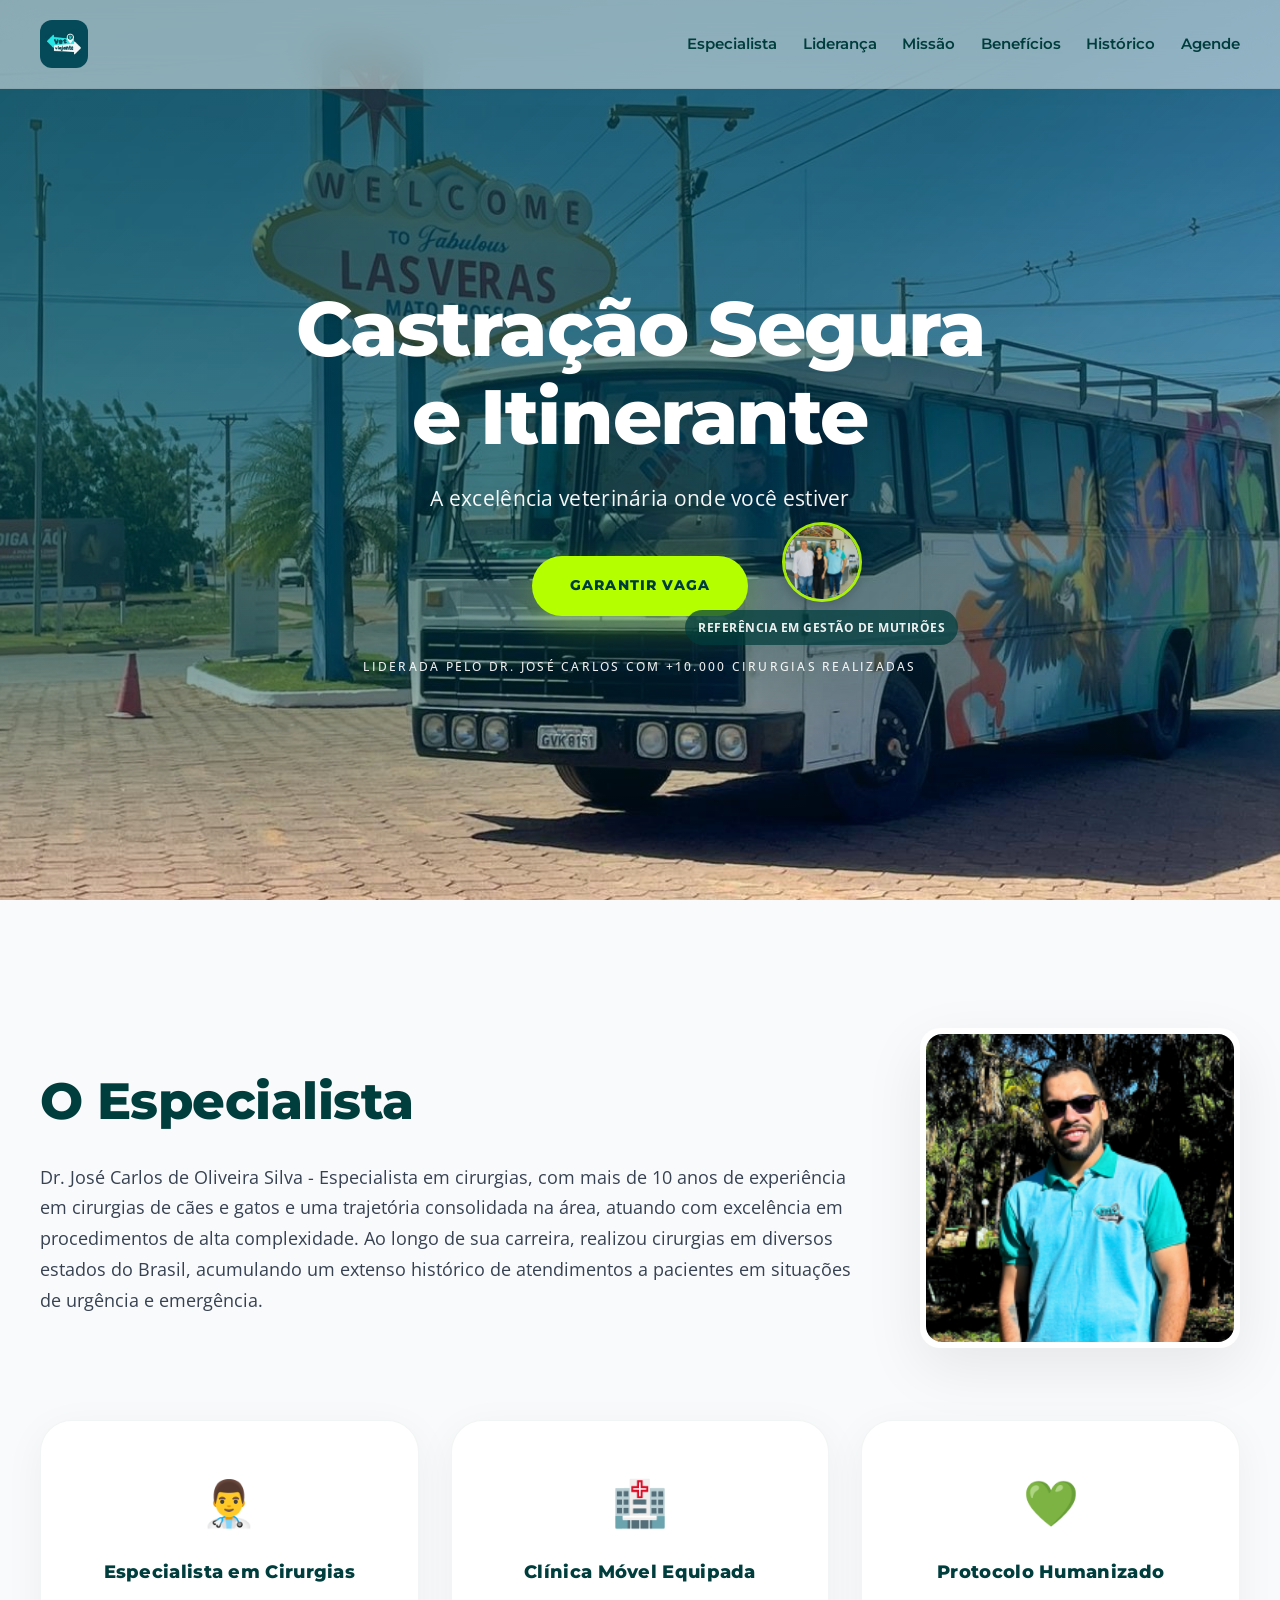
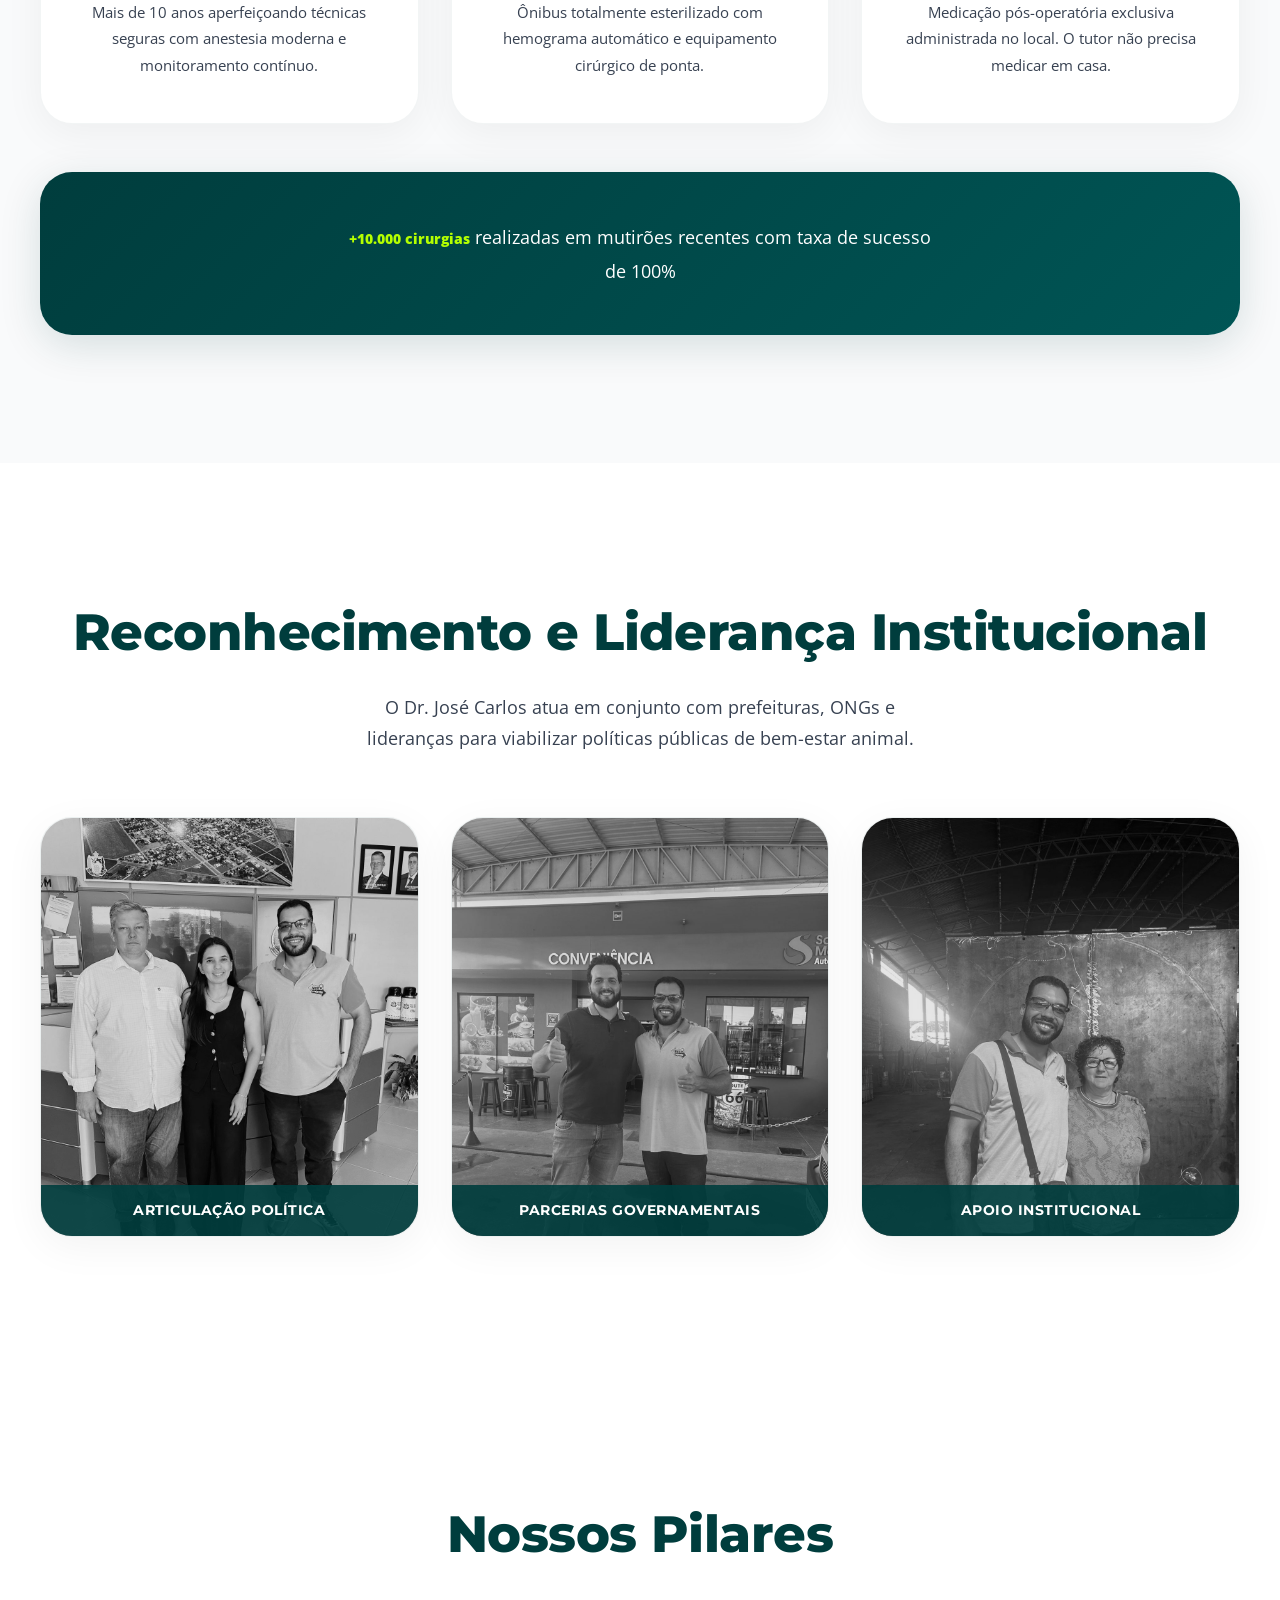
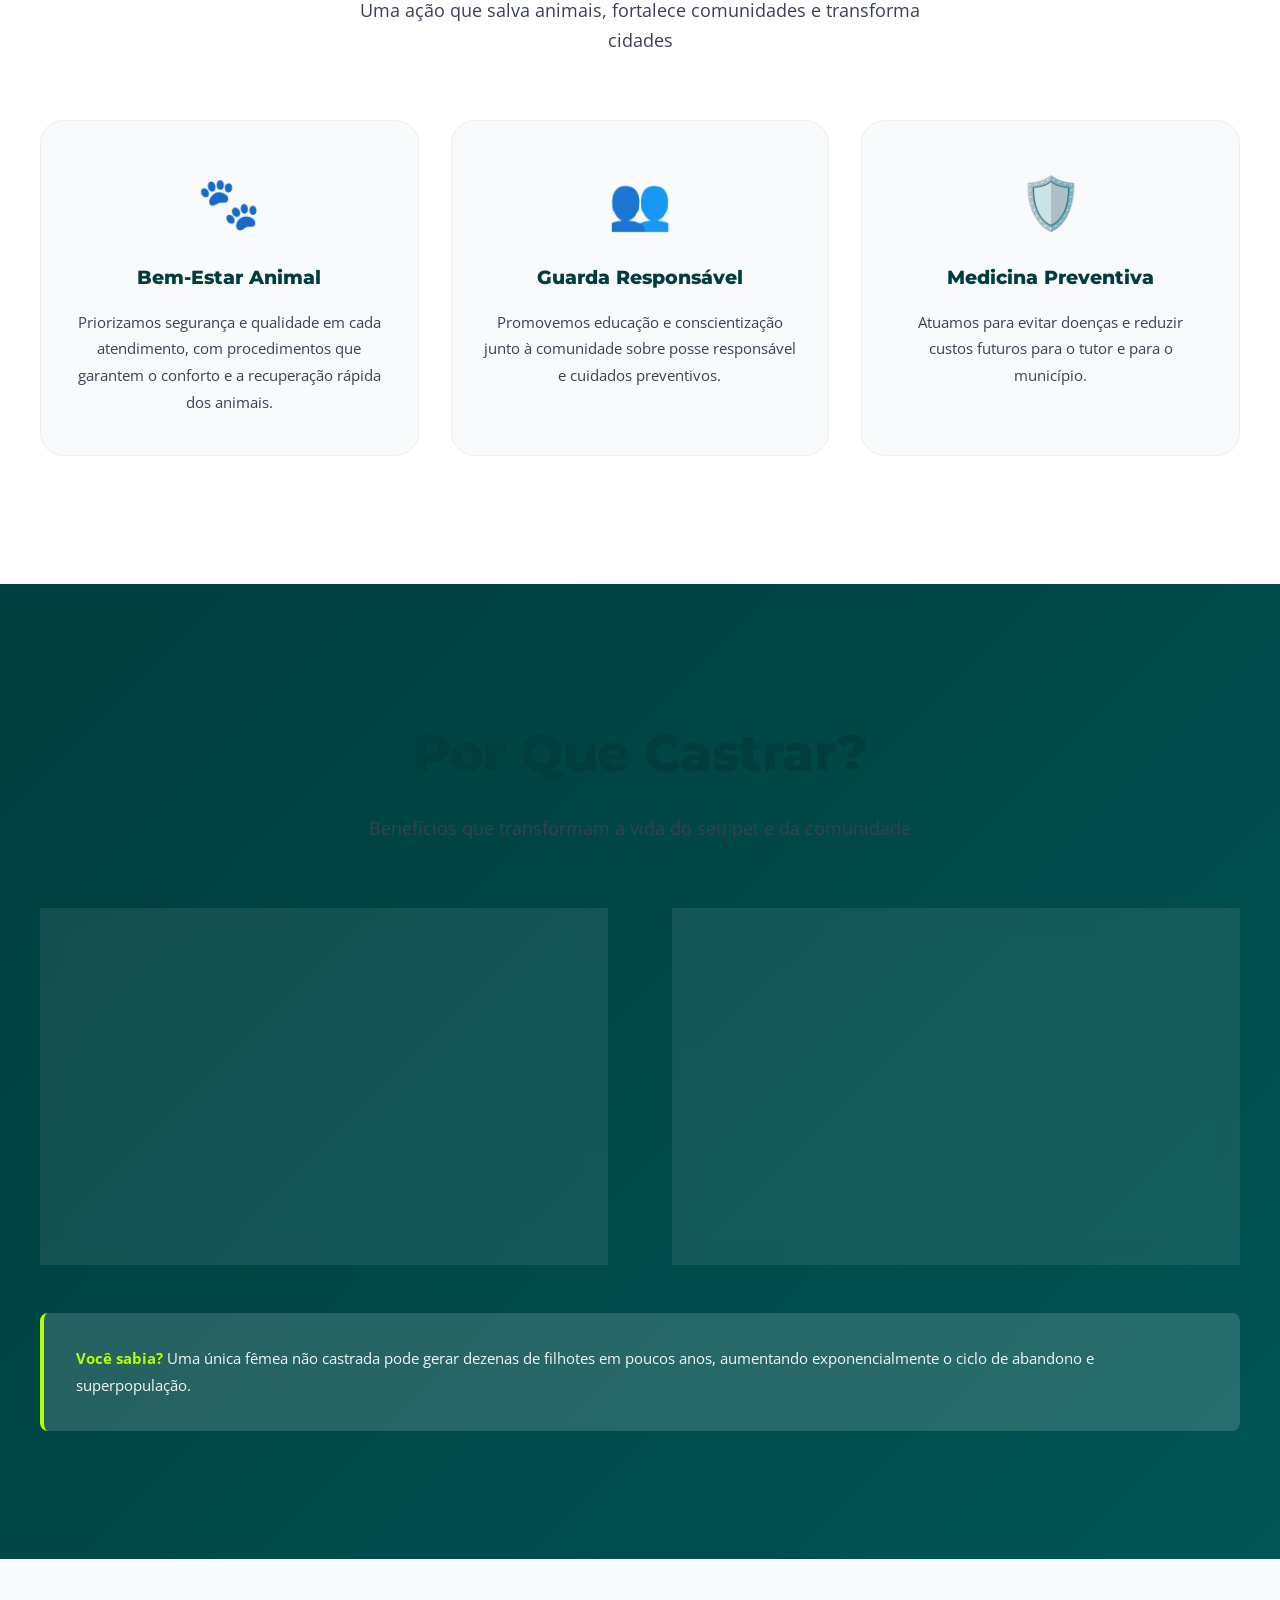
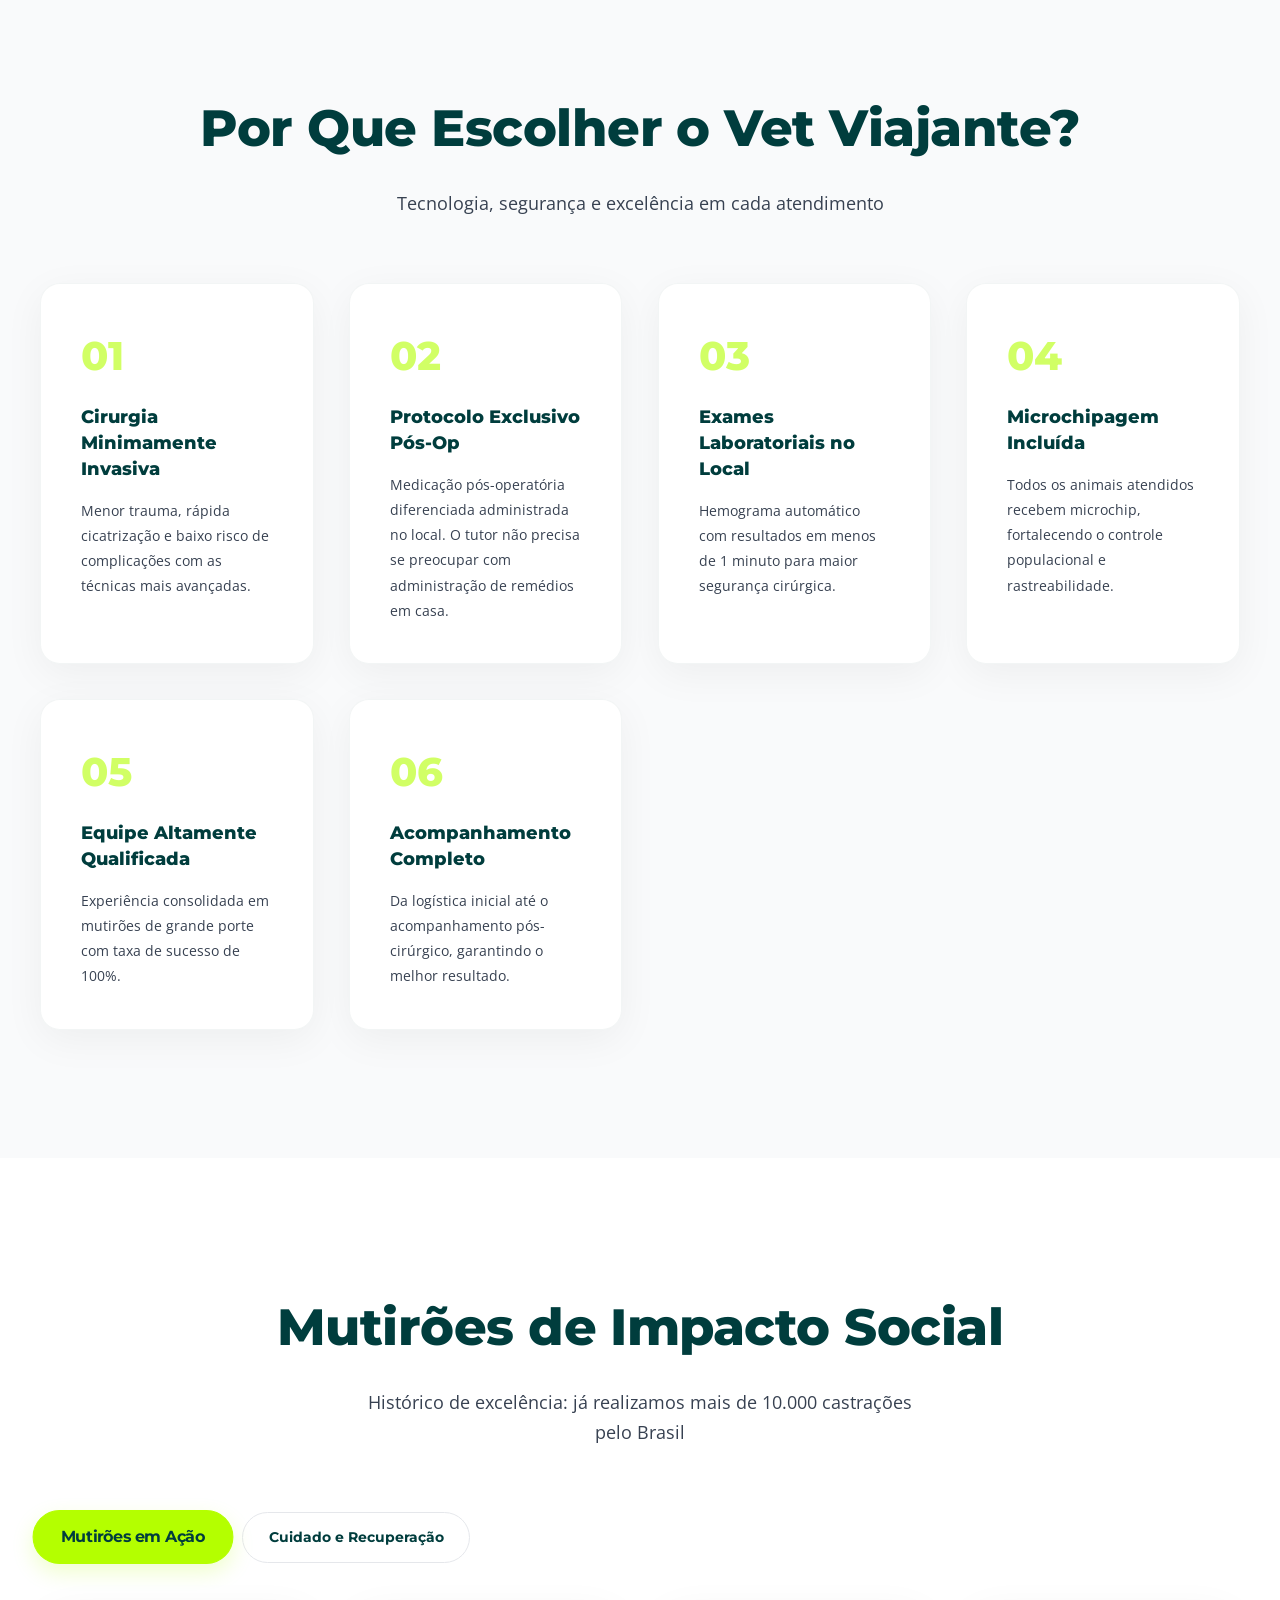
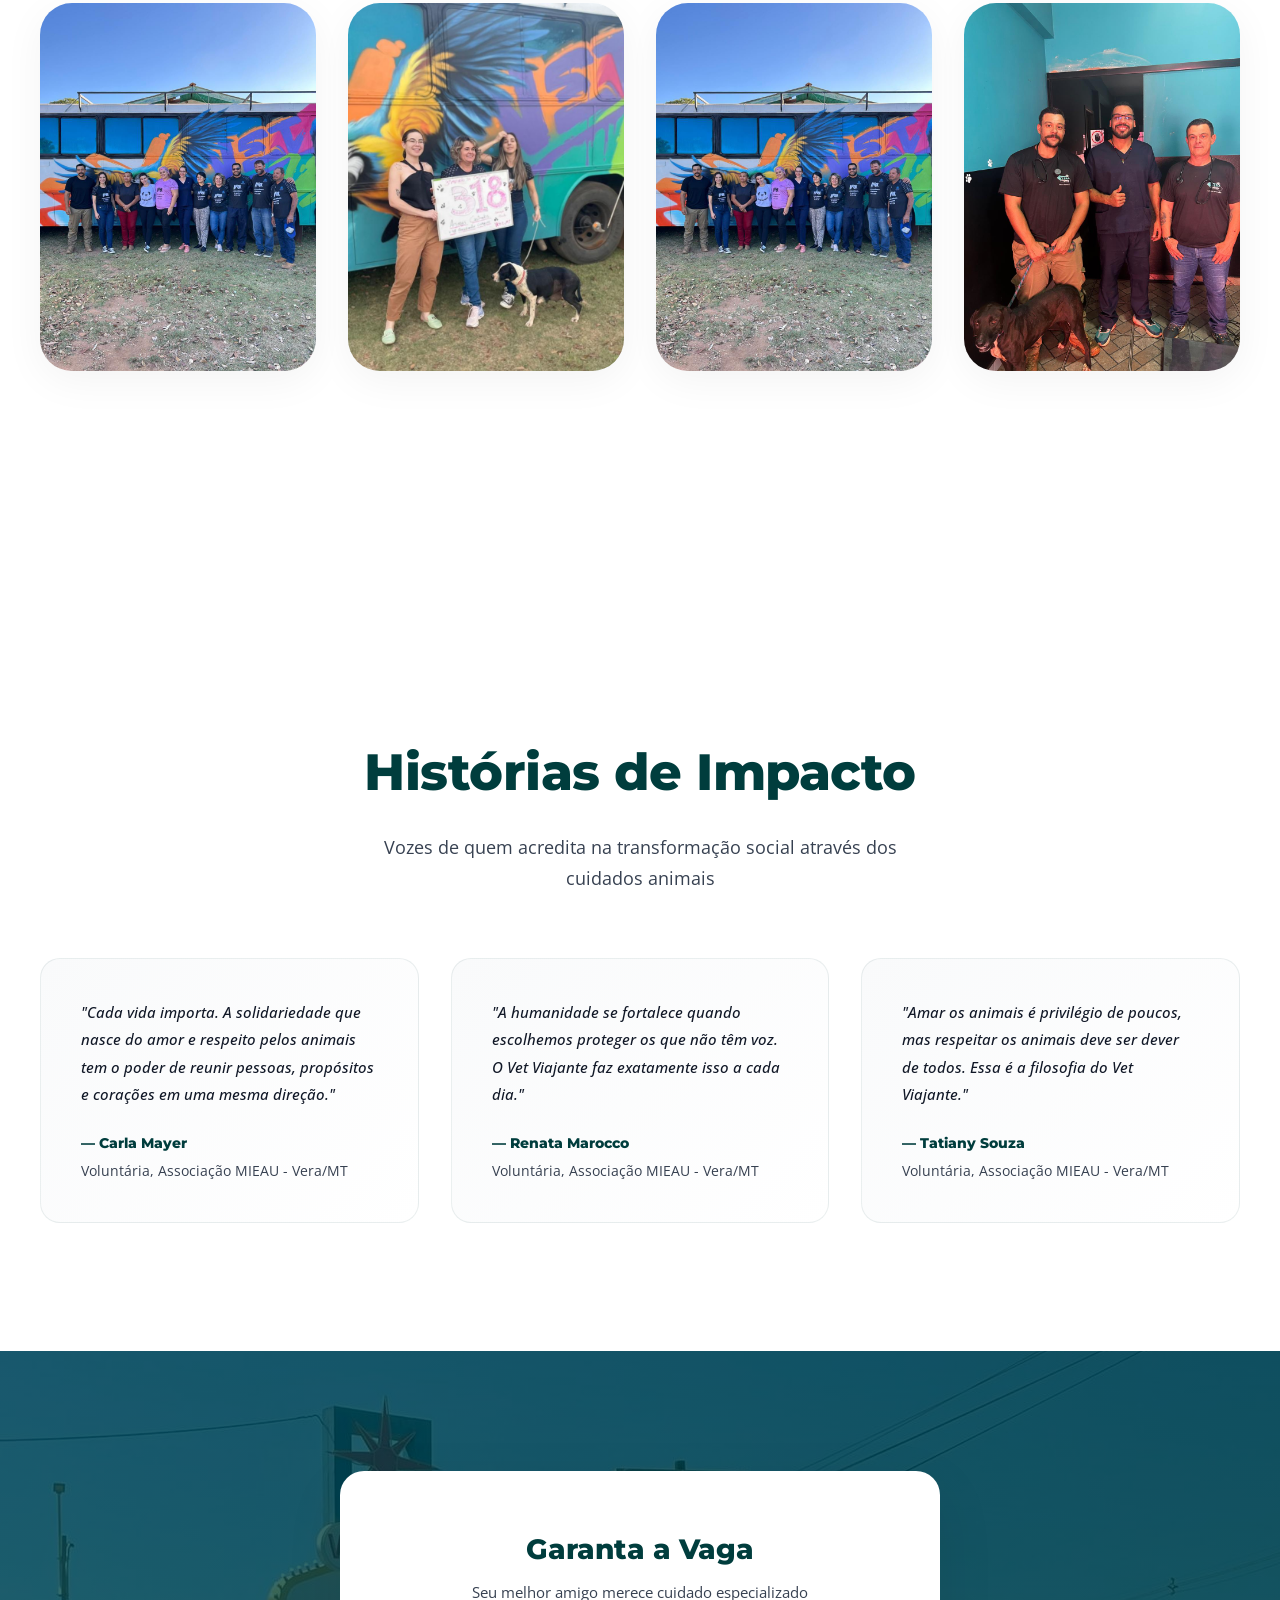
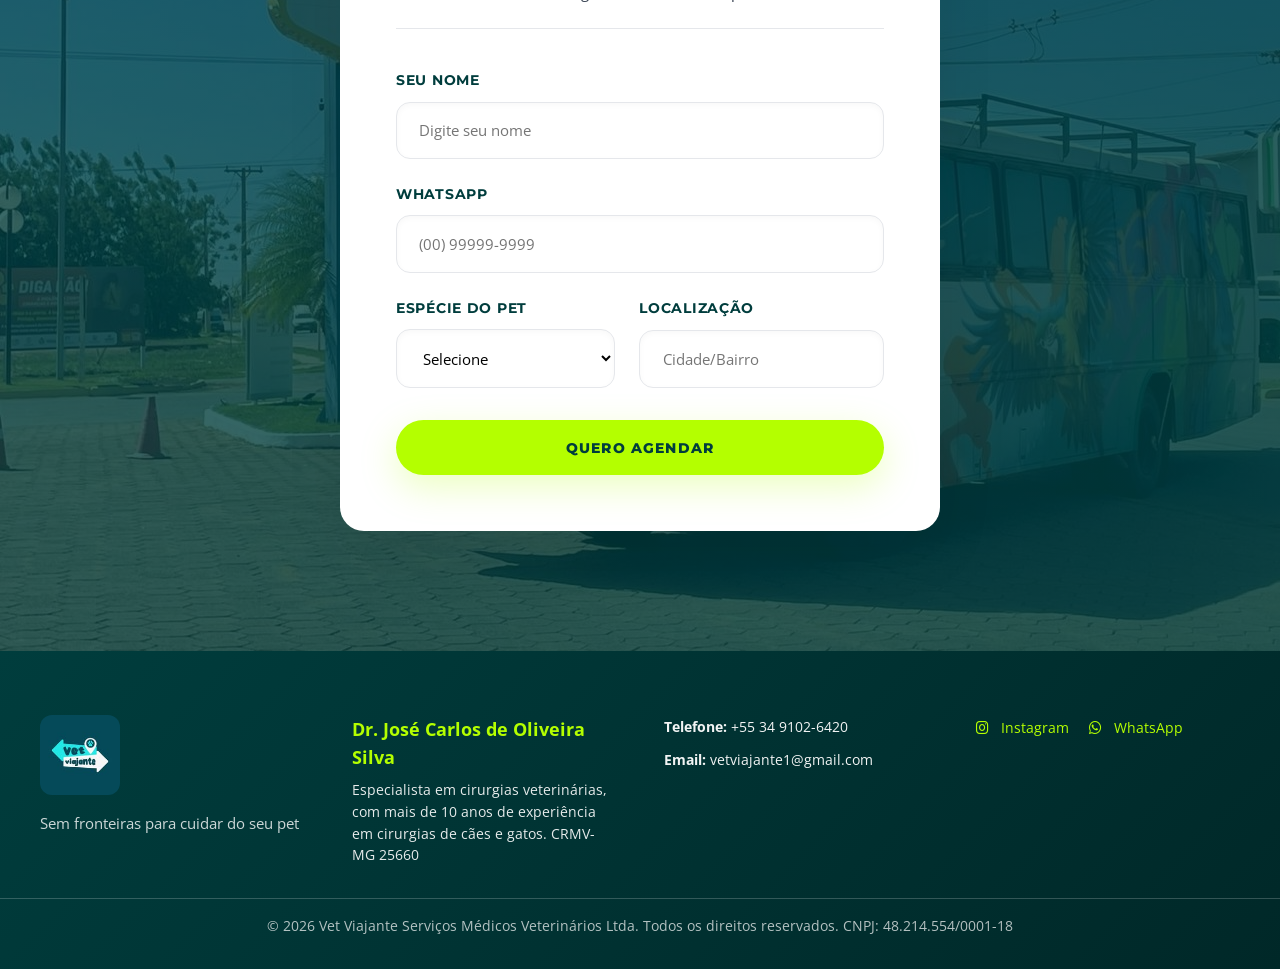
==== castracao/index.html @ f39a5205 "Transformando castracao em pasta comum e subindo arquivos" ====
<!DOCTYPE html>
<html lang="pt-BR">
<head>
  <meta charset="UTF-8" />
  <meta name="viewport" content="width=device-width, initial-scale=1.0" />
  <title>Vet Viajante | Castração Segura e Itinerante</title>
  <link rel="preconnect" href="https://fonts.googleapis.com" />
  <link rel="preconnect" href="https://fonts.gstatic.com" crossorigin />
  <link href="https://fonts.googleapis.com/css2?family=Montserrat:wght@200;400;500;700;800&family=Open+Sans:wght@300;400;500;600;700&display=swap" rel="stylesheet" />
  <link rel="icon" href="vetviajantelogo.jpg" type="image/jpeg" />
  <link rel="stylesheet" href="https://cdnjs.cloudflare.com/ajax/libs/font-awesome/6.0.0/css/all.min.css" />
  <link rel="stylesheet" href="styles.css" />
</head>
<body>
  <!-- HEADER GLASSMORPHISM -->
  <header class="header">
    <div class="header-container">
      <div class="logo">
        <img src="vetviajantelogo.jpg" alt="Vet Viajante" class="logo-img" />
      </div>
      <nav class="nav">
        <a href="#authority" class="nav-link">Especialista</a>
        <a href="#leadership" class="nav-link">Liderança</a>
        <a href="#pillars" class="nav-link">Missão</a>
        <a href="#benefits" class="nav-link">Benefícios</a>
        <a href="#proof" class="nav-link">Histórico</a>
        <a href="#conversion" class="nav-link">Agende</a>
      </nav>
    </div>
  </header>

  <!-- HERO SECTION -->
  <section class="hero">
    <div class="hero-overlay"></div>
    <div class="hero-content">
      <h1 class="hero-title">Castração Segura e Itinerante</h1>
      <p class="hero-subtitle">A excelência veterinária onde você estiver</p>
      <a href="#conversion" class="btn btn-primary">Garantir Vaga</a>
      <div class="hero-badge">
        <img src="jose1.jpeg" alt="Referência em Gestão de Mutirões" class="hero-badge-image" />
        <span class="hero-badge-text">Referência em Gestão de Mutirões</span>
      </div>
      <p class="hero-meta">Liderada pelo Dr. José Carlos com +10.000 cirurgias realizadas</p>
    </div>
    <img src="onibus.jpeg" alt="Clínica Móvel" class="hero-bg" />
  </section>

  <!-- AUTHORITY SECTION -->
  <section class="authority" id="authority">
    <div class="section-container">
      <div class="section-header-with-image">
        <div class="header-content">
          <h2>O Especialista</h2>
          <p class="section-subtitle">Dr. José Carlos de Oliveira Silva - Especialista em cirurgias, com mais de 10 anos de experiência em cirurgias de cães e gatos e uma trajetória consolidada na área, atuando com excelência em procedimentos de alta complexidade. Ao longo de sua carreira, realizou cirurgias em diversos estados do Brasil, acumulando um extenso histórico de atendimentos a pacientes em situações de urgência e emergência.</p>
        </div>
        <div class="header-image-box">
          <img src="Captura de tela de 2026-04-16 14-28-09.png" alt="Dr. José Carlos - Especialista Vet Viajante" class="specialist-image" loading="lazy" decoding="async" />
        </div>
      </div>

      <div class="authority-grid">
        <div class="authority-card">
          <div class="card-icon">👨‍⚕️</div>
          <h3>Especialista em Cirurgias</h3>
          <p>Mais de 10 anos aperfeiçoando técnicas seguras com anestesia moderna e monitoramento contínuo.</p>
        </div>
        <div class="authority-card">
          <div class="card-icon">🏥</div>
          <h3>Clínica Móvel Equipada</h3>
          <p>Ônibus totalmente esterilizado com hemograma automático e equipamento cirúrgico de ponta.</p>
        </div>
        <div class="authority-card">
          <div class="card-icon">💚</div>
          <h3>Protocolo Humanizado</h3>
          <p>Medicação pós-operatória exclusiva administrada no local. O tutor não precisa medicar em casa.</p>
        </div>
      </div>

      <div class="authority-highlight">
        <p><strong>+10.000 cirurgias</strong> realizadas em mutirões recentes com taxa de sucesso de 100%</p>
      </div>

    </div>
  </section>

  <!-- LEADERSHIP SECTION -->
  <section class="leadership" id="leadership">
    <div class="section-container">
      <div class="section-header">
        <h2>Reconhecimento e Liderança Institucional</h2>
        <p class="section-subtitle">O Dr. José Carlos atua em conjunto com prefeituras, ONGs e lideranças para viabilizar políticas públicas de bem-estar animal.</p>
      </div>

      <div class="leadership-grid">
        <div class="leadership-item">
          <div class="leadership-image-wrapper">
            <img src="jose1.jpeg" alt="Dr. José Carlos com lideranças políticas" class="leadership-image" loading="lazy" decoding="async" />
            <div class="leadership-badge">Articulação Política</div>
          </div>
        </div>
        <div class="leadership-item">
          <div class="leadership-image-wrapper">
            <img src="jose2.jpeg" alt="Dr. José Carlos com presidentes de ONGs" class="leadership-image" loading="lazy" decoding="async" />
            <div class="leadership-badge">Parcerias Governamentais</div>
          </div>
        </div>
        <div class="leadership-item">
          <div class="leadership-image-wrapper">
            <img src="jose3.jpeg" alt="Dr. José Carlos em apoio institucional" class="leadership-image" loading="lazy" decoding="async" />
            <div class="leadership-badge">Apoio Institucional</div>
          </div>
        </div>
      </div>

    </div>
  </section>

  <!-- PILLARS SECTION -->
  <section class="pillars" id="pillars">
    <div class="section-container">
      <div class="section-header">
        <h2>Nossos Pilares</h2>
        <p class="section-subtitle">Uma ação que salva animais, fortalece comunidades e transforma cidades</p>
      </div>

      <div class="pillars-grid">
        <div class="pillar-card">
          <div class="pillar-icon">🐾</div>
          <h3>Bem-Estar Animal</h3>
          <p>Priorizamos segurança e qualidade em cada atendimento, com procedimentos que garantem o conforto e a recuperação rápida dos animais.</p>
        </div>
        <div class="pillar-card">
          <div class="pillar-icon">👥</div>
          <h3>Guarda Responsável</h3>
          <p>Promovemos educação e conscientização junto à comunidade sobre posse responsável e cuidados preventivos.</p>
        </div>
        <div class="pillar-card">
          <div class="pillar-icon">🛡️</div>
          <h3>Medicina Preventiva</h3>
          <p>Atuamos para evitar doenças e reduzir custos futuros para o tutor e para o município.</p>
        </div>
      </div>
    </div>
  </section>

  <!-- BENEFITS SECTION -->
  <section class="benefits" id="benefits">
    <div class="section-container">
      <div class="section-header">
        <h2>Por Que Castrar?</h2>
        <p class="section-subtitle">Benefícios que transformam a vida do seu pet e da comunidade</p>
      </div>

      <div class="benefits-wrapper">
        <div class="benefits-column">
          <h3 class="benefits-title">Para o Seu Pet 🐾</h3>
          <ul class="benefits-list">
            <li>Redução significativa no risco de câncer mamário, prostático e uterino</li>
            <li>Prevenção de infecções e doenças reprodutivas</li>
            <li>Comportamento mais equilibrado: menos fugas e agressividade</li>
            <li>Aumento da longevidade e qualidade de vida</li>
          </ul>
        </div>

        <div class="benefits-column">
          <h3 class="benefits-title">Para a Comunidade 🌍</h3>
          <ul class="benefits-list">
            <li>Redução de animais em situação de rua</li>
            <li>Diminuição de abandonos e maus-tratos</li>
            <li>Menor incidência de zoonoses e acidentes</li>
            <li>Educação sobre posse responsável</li>
          </ul>
        </div>
      </div>

      <div class="did-you-know">
        <p><strong>Você sabia?</strong> Uma única fêmea não castrada pode gerar dezenas de filhotes em poucos anos, aumentando exponencialmente o ciclo de abandono e superpopulação.</p>
      </div>
    </div>
  </section>

  <!-- DIFFERENTIALS SECTION -->
  <section class="differentials" id="differentials">
    <div class="section-container">
      <div class="section-header">
        <h2>Por Que Escolher o Vet Viajante?</h2>
        <p class="section-subtitle">Tecnologia, segurança e excelência em cada atendimento</p>
      </div>

      <div class="differentials-grid">
        <div class="differential-card">
          <div class="diff-number">01</div>
          <h3>Cirurgia Minimamente Invasiva</h3>
          <p>Menor trauma, rápida cicatrização e baixo risco de complicações com as técnicas mais avançadas.</p>
        </div>
        <div class="differential-card">
          <div class="diff-number">02</div>
          <h3>Protocolo Exclusivo Pós-Op</h3>
          <p>Medicação pós-operatória diferenciada administrada no local. O tutor não precisa se preocupar com administração de remédios em casa.</p>
        </div>
        <div class="differential-card">
          <div class="diff-number">03</div>
          <h3>Exames Laboratoriais no Local</h3>
          <p>Hemograma automático com resultados em menos de 1 minuto para maior segurança cirúrgica.</p>
        </div>
        <div class="differential-card">
          <div class="diff-number">04</div>
          <h3>Microchipagem Incluída</h3>
          <p>Todos os animais atendidos recebem microchip, fortalecendo o controle populacional e rastreabilidade.</p>
        </div>
        <div class="differential-card">
          <div class="diff-number">05</div>
          <h3>Equipe Altamente Qualificada</h3>
          <p>Experiência consolidada em mutirões de grande porte com taxa de sucesso de 100%.</p>
        </div>
        <div class="differential-card">
          <div class="diff-number">06</div>
          <h3>Acompanhamento Completo</h3>
          <p>Da logística inicial até o acompanhamento pós-cirúrgico, garantindo o melhor resultado.</p>
        </div>
      </div>
    </div>
  </section>

  <!-- PROOF SECTION -->
  <section class="proof" id="proof">
    <div class="section-container">
      <div class="section-header">
        <h2>Mutirões de Impacto Social</h2>
        <p class="section-subtitle">Histórico de excelência: já realizamos mais de 10.000 castrações pelo Brasil</p>
      </div>

      <div class="tabs-wrapper">
        <div class="tabs">
          <button class="tab active" data-tab="tab-mutiroes">Mutirões em Ação</button>
          <button class="tab" data-tab="tab-recuperacao">Cuidado e Recuperação</button>
        </div>

        <div class="tab-pane active" id="tab-mutiroes">
          <div class="gallery-grid">
            <div class="gallery-item">
              <img src="todaequipe.jpeg" alt="Equipe Vet Viajante em mutirão" loading="lazy" decoding="async" />
            </div>
            <div class="gallery-item">
              <img src="cartaz.jpeg" alt="Cartaz de 318 animais castraçados" loading="lazy" decoding="async" />
            </div>
            <div class="gallery-item">
              <img src="equipeonibus.jpeg" alt="Equipe e ônibus da Vet Viajante" loading="lazy" decoding="async" />
            </div>
                        <div class="gallery-item">
              <img src="equipe1.jpeg" alt="Equipe no pós-operatório" loading="lazy" decoding="async" />
            </div>
          </div>
        </div>

        <div class="tab-pane" id="tab-recuperacao">
          <div class="gallery-grid">
            <div class="gallery-item">
              <img src="gatospos.jpeg" alt="Gatinhos em recuperação" loading="lazy" decoding="async" />
            </div>
          </div>
        </div>
      </div>

      <button class="btn btn-secondary" id="upload-trigger">Compartilhe a foto do seu pet</button>
    </div>
  </section>

  <!-- TESTIMONIALS SECTION -->
  <section class="testimonials" id="testimonials">
    <div class="section-container">
      <div class="section-header">
        <h2>Histórias de Impacto</h2>
        <p class="section-subtitle">Vozes de quem acredita na transformação social através dos cuidados animais</p>
      </div>

      <div class="testimonials-grid">
        <div class="testimonial-card">
          <p class="testimonial-text">"Cada vida importa. A solidariedade que nasce do amor e respeito pelos animais tem o poder de reunir pessoas, propósitos e corações em uma mesma direção."</p>
          <p class="testimonial-author">— Carla Mayer</p>
          <p class="testimonial-role">Voluntária, Associação MIEAU - Vera/MT</p>
        </div>

        <div class="testimonial-card">
          <p class="testimonial-text">"A humanidade se fortalece quando escolhemos proteger os que não têm voz. O Vet Viajante faz exatamente isso a cada dia."</p>
          <p class="testimonial-author">— Renata Marocco</p>
          <p class="testimonial-role">Voluntária, Associação MIEAU - Vera/MT</p>
        </div>

        <div class="testimonial-card">
          <p class="testimonial-text">"Amar os animais é privilégio de poucos, mas respeitar os animais deve ser dever de todos. Essa é a filosofia do Vet Viajante."</p>
          <p class="testimonial-author">— Tatiany Souza</p>
          <p class="testimonial-role">Voluntária, Associação MIEAU - Vera/MT</p>
        </div>
      </div>
    </div>
  </section>

  <!-- CONVERSION SECTION -->
  <section class="conversion" id="conversion">
    <form class="conversion-form" id="conversion-form">
      <div class="form-header">
        <h2>Garanta a Vaga</h2>
        <p>Seu melhor amigo merece cuidado especializado</p>
      </div>

      <div class="form-group">
        <label for="name">Seu Nome</label>
        <input type="text" id="name" name="name" placeholder="Digite seu nome" required />
      </div>

      <div class="form-group">
        <label for="phone">WhatsApp</label>
        <input type="tel" id="phone" name="phone" placeholder="(00) 99999-9999" required />
      </div>

      <div class="form-row">
        <div class="form-group">
          <label for="pet-species">Espécie do Pet</label>
          <select id="pet-species" name="species" required>
            <option value="">Selecione</option>
            <option value="cao">Cão</option>
            <option value="gato">Gato</option>
          </select>
        </div>

        <div class="form-group">
          <label for="location">Localização</label>
          <input type="text" id="location" name="location" placeholder="Cidade/Bairro" required />
        </div>
      </div>

      <button type="submit" class="btn btn-primary">QUERO AGENDAR</button>
    </form>
  </section>

  <!-- FOOTER -->
  <footer class="footer">
    <div class="footer-container">
      <div class="footer-brand">
        <img src="vetviajantelogo.jpg" alt="Vet Viajante" class="footer-logo" />
        <p class="footer-tagline">Sem fronteiras para cuidar do seu pet</p>
      </div>
      <div class="footer-doctor">
        <h3>Dr. José Carlos de Oliveira Silva</h3>
        <p>Especialista em cirurgias veterinárias, com mais de 10 anos de experiência em cirurgias de cães e gatos. CRMV-MG 25660</p>
      </div>
      <div class="footer-contact">
        <p><strong>Telefone:</strong> +55 34 9102-6420</p>
        <p><strong>Email:</strong> vetviajante1@gmail.com</p>
      </div>
      <div class="footer-social">
        <a href="https://www.instagram.com/vet_viajante" class="social-link" target="_blank"><i class="fab fa-instagram"></i> Instagram</a>
        <a href="https://wa.me/553491026420" class="social-link" target="_blank"><i class="fab fa-whatsapp"></i> WhatsApp</a>
      </div>
    </div>
    <div class="footer-bottom">
      <p>&copy; 2026 Vet Viajante Serviços Médicos Veterinários Ltda. Todos os direitos reservados. CNPJ: 48.214.554/0001-18</p>
    </div>
  </footer>

  <!-- MODAL UPLOAD -->
  <div class="modal-overlay" id="upload-modal">
    <div class="modal">
      <button class="modal-close" id="modal-close">✕</button>
      <h3>Compartilhe a foto do seu pet</h3>
      <p>Mostre como seu melhor amigo se recuperou conosco</p>
      <form class="upload-form" id="upload-form">
        <div class="form-group">
          <label for="pet-name">Nome do Pet</label>
          <input type="text" id="pet-name" placeholder="Nome do seu pet" required />
        </div>
        <div class="form-group">
          <label for="pet-photo">Foto</label>
          <input type="file" id="pet-photo" accept="image/*" required />
        </div>
        <button type="submit" class="btn btn-primary">Enviar</button>
      </form>
    </div>
  </div>

  <script>
    // HEADER SCROLL EFFECT
    const header = document.querySelector('.header');
    const updateHeaderState = () => {
      if (window.scrollY > 50) {
        header.classList.add('scrolled');
      } else {
        header.classList.remove('scrolled');
      }
    };
    window.addEventListener('scroll', updateHeaderState, { passive: true });
    updateHeaderState();

    // PARALLAX EFFECT
    const heroBg = document.querySelector('.hero-bg');
    const prefersReducedMotion = window.matchMedia('(prefers-reduced-motion: reduce)');
    let parallaxTicking = false;

    const shouldUseParallax = () => heroBg && !prefersReducedMotion.matches && window.innerWidth > 900;

    const updateHeroParallax = () => {
      if (!heroBg) {
        return;
      }

      if (!shouldUseParallax()) {
        heroBg.style.transform = 'none';
        parallaxTicking = false;
        return;
      }

      heroBg.style.transform = `translateY(${window.scrollY * 0.18}px) scale(1.04)`;
      parallaxTicking = false;
    };

    const requestParallaxUpdate = () => {
      if (parallaxTicking) {
        return;
      }

      parallaxTicking = true;
      window.requestAnimationFrame(updateHeroParallax);
    };

    window.addEventListener('scroll', requestParallaxUpdate, { passive: true });
    window.addEventListener('resize', updateHeroParallax);
    prefersReducedMotion.addEventListener('change', updateHeroParallax);
    updateHeroParallax();

    // TAB SWITCHER
    const tabs = document.querySelectorAll('.tab');
    const panes = document.querySelectorAll('.tab-pane');
    
    tabs.forEach(tab => {
      tab.addEventListener('click', () => {
        tabs.forEach(t => t.classList.remove('active'));
        panes.forEach(p => p.classList.remove('active'));
        
        tab.classList.add('active');
        const tabId = tab.getAttribute('data-tab');
        document.getElementById(tabId).classList.add('active');
      });
    });

    // MODAL
    const uploadTrigger = document.getElementById('upload-trigger');
    const uploadModal = document.getElementById('upload-modal');
    const modalClose = document.getElementById('modal-close');

    uploadTrigger.addEventListener('click', () => {
      uploadModal.classList.add('open');
    });

    modalClose.addEventListener('click', () => {
      uploadModal.classList.remove('open');
    });

    uploadModal.addEventListener('click', (e) => {
      if (e.target === uploadModal) {
        uploadModal.classList.remove('open');
      }
    });

    // FORM SUBMISSION
    document.getElementById('conversion-form').addEventListener('submit', (e) => {
      e.preventDefault();
      const name = document.getElementById('name').value;
      const phone = document.getElementById('phone').value;
      const species = document.getElementById('pet-species').value;
      const location = document.getElementById('location').value;
      const message = `Olá! Meu nome é ${name}, telefone: ${phone}, pet: ${species}, localização: ${location}. Gostaria de agendar uma castração.`;
      const encodedMessage = encodeURIComponent(message);
      window.location.href = `https://wa.me/553491026420?text=${encodedMessage}`;
    });

    document.getElementById('upload-form').addEventListener('submit', (e) => {
      e.preventDefault();
      alert('Foto enviada! Obrigado por compartilhar esse momento especial.');
      uploadModal.classList.remove('open');
    });
  </script>
</body>
</html>
---- castracao/styles.css ----
:root {
  --teal: #003d3d;
  --teal-light: #005555;
  --lime: #b4ff00;
  --white: #ffffff;
  --off-white: #f9fafb;
  --gray-100: #f3f4f6;
  --gray-200: #e5e7eb;
  --gray-700: #374151;
  --text-dark: #111827;
  
  --shadow-sm: 0 1px 2px rgba(0, 0, 0, 0.05);
  --shadow-md: 0 4px 6px rgba(0, 0, 0, 0.07);
  --shadow: 0 10px 40px rgba(0, 0, 0, 0.05);
  --shadow-lg: 0 20px 60px rgba(0, 0, 0, 0.08);
  --section-spacing: clamp(72px, 10vw, 160px);
  
  --transition: all 0.4s cubic-bezier(0.25, 0.46, 0.45, 0.94);
  --transition-slow: all 0.6s cubic-bezier(0.25, 0.46, 0.45, 0.94);
}

* {
  margin: 0;
  padding: 0;
  box-sizing: border-box;
}

html {
  scroll-behavior: smooth;
  scroll-padding-top: 120px;
}

body {
  font-family: 'Open Sans', sans-serif;
  color: var(--text-dark);
  background: var(--white);
  line-height: 1.6;
  overflow-x: hidden;
}

img {
  max-width: 100%;
  display: block;
}

/* HEADER GLASSMORPHISM */
.header {
  position: fixed;
  top: 0;
  left: 0;
  right: 0;
  z-index: 100;
  backdrop-filter: blur(20px);
  background: rgba(255, 255, 255, 0.5);
  border-bottom: 1px solid rgba(0, 0, 0, 0.04);
  transition: var(--transition-slow);
}

.header.scrolled {
  background: rgba(255, 255, 255, 0.95);
  border-bottom: 1px solid rgba(0, 0, 0, 0.08);
  box-shadow: 0 4px 20px rgba(0, 0, 0, 0.08);
}

.header-container {
  width: min(1200px, calc(100% - 2rem));
  margin: 0 auto;
  display: flex;
  align-items: center;
  justify-content: space-between;
  padding: 1.25rem 0;
  gap: 1rem 1.5rem;
}

.logo-img {
  width: 48px;
  height: 48px;
  border-radius: 12px;
  object-fit: cover;
}

.nav {
  display: flex;
  gap: clamp(0.9rem, 2vw, 2.5rem);
  align-items: center;
}

.nav-link {
  font-family: 'Montserrat', sans-serif;
  font-size: 0.95rem;
  font-weight: 600;
  color: var(--teal);
  text-decoration: none;
  transition: var(--transition);
  position: relative;
}

.nav-link::after {
  content: '';
  position: absolute;
  bottom: -6px;
  left: 0;
  width: 0;
  height: 2px;
  background: var(--lime);
  transition: var(--transition);
}

.nav-link:hover::after {
  width: 100%;
}

/* HERO SECTION */
.hero {
  position: relative;
  min-height: 100vh;
  min-height: 100svh;
  display: flex;
  align-items: center;
  justify-content: center;
  padding: 110px 2rem 3rem;
  overflow: hidden;
}

.hero-bg {
  position: absolute;
  top: 0;
  left: 0;
  width: 100%;
  height: 100%;
  object-fit: cover;
  z-index: -2;
  will-change: transform;
}

.hero-overlay {
  position: absolute;
  inset: 0;
  background: linear-gradient(135deg, rgba(0, 61, 61, 0.78) 0%, rgba(0, 61, 61, 0.68) 50%, rgba(0, 61, 61, 0.3) 100%);
  z-index: -1;
  mask-image: linear-gradient(to bottom, rgba(0,0,0,1) 0%, rgba(0,0,0,0.8) 70%, rgba(0,0,0,0) 100%);
}

.hero-content {
  z-index: 1;
  width: 100%;
  max-width: min(700px, 100%);
  text-align: center;
  animation: fadeInUp 0.9s ease-out;
  position: relative;
}

@keyframes fadeInUp {
  from {
    opacity: 0;
    transform: translateY(30px);
  }
  to {
    opacity: 1;
    transform: translateY(0);
  }
}

.hero-title {
  font-family: 'Montserrat', sans-serif;
  font-size: clamp(2.8rem, 6vw, 5rem);
  font-weight: 800;
  line-height: 1.15;
  letter-spacing: -0.02em;
  color: var(--white);
  margin-bottom: 1.2rem;
  text-rendering: optimizeLegibility;
}

.hero-subtitle {
  font-size: clamp(1.05rem, 2vw, 1.3rem);
  line-height: 1.7;
  letter-spacing: 0.3px;
  color: rgba(255, 255, 255, 0.96);
  margin-bottom: 2.5rem;
  max-width: 600px;
  margin-left: auto;
  margin-right: auto;
}

.btn {
  display: inline-flex;
  align-items: center;
  justify-content: center;
  border: none;
  padding: 1.15rem 2.4rem;
  border-radius: 50px;
  font-family: 'Montserrat', sans-serif;
  font-weight: 800;
  font-size: 0.9rem;
  letter-spacing: 0.08em;
  cursor: pointer;
  transition: var(--transition-slow);
  text-decoration: none;
  text-transform: uppercase;
}

.btn-primary {
  background: var(--lime);
  color: var(--teal);
  box-shadow: 0 12px 36px rgba(180, 255, 0, 0.25);
}

.btn-primary:hover {
  transform: translateY(-4px);
  box-shadow: 0 20px 60px rgba(180, 255, 0, 0.35);
  background: #c9ff26;
}

.btn-secondary {
  background: rgba(255, 255, 255, 0.12);
  color: var(--white);
  border: 1.5px solid rgba(255, 255, 255, 0.25);
  backdrop-filter: blur(10px);
}

.btn-secondary:hover {
  background: rgba(255, 255, 255, 0.18);
  transform: translateY(-4px);
  border-color: rgba(255, 255, 255, 0.4);
}

.hero-meta {
  font-size: clamp(0.68rem, 1vw, 0.78rem);
  font-weight: 500;
  text-transform: uppercase;
  letter-spacing: 0.18em;
  color: rgba(255, 255, 255, 0.92);
  margin-top: 2.5rem;
  line-height: 1.7;
}

.hero-badge {
  position: absolute;
  right: clamp(1rem, 3vw, 2rem);
  bottom: 2rem;
  display: flex;
  flex-direction: column;
  align-items: center;
  gap: 0.5rem;
  opacity: 0.9;
  transition: var(--transition);
}

.hero-badge:hover {
  opacity: 1;
  transform: translateY(-4px) scale(1.03);
}

.hero-badge-image {
  width: 80px;
  height: 80px;
  border-radius: 50%;
  object-fit: cover;
  object-position: center 18%;
  border: 3px solid var(--lime);
  box-shadow: 0 4px 12px rgba(0, 0, 0, 0.2);
}

.hero-badge-text {
  font-size: 0.75rem;
  font-weight: 700;
  color: var(--white);
  text-align: center;
  background: rgba(0, 61, 61, 0.8);
  padding: 0.5rem 0.8rem;
  border-radius: 20px;
  backdrop-filter: blur(10px);
  text-transform: uppercase;
  letter-spacing: 0.5px;
}

/* SECTION LAYOUT */
.section-container {
  width: min(1200px, calc(100% - 2.5rem));
  margin: 0 auto;
}

.hero-content,
.header-content,
.header-image-box,
.authority-card,
.leadership-item,
.pillar-card,
.benefits-column,
.differential-card,
.testimonial-card,
.conversion-form,
.footer-brand,
.footer-doctor,
.footer-contact,
.footer-social {
  min-width: 0;
}

.authority,
.proof,
.conversion {
  padding: var(--section-spacing) 0;
  animation: revealSection 0.8s ease-out forwards;
  opacity: 0;
}

.authority {
  animation-delay: 0.1s;
}

.proof {
  animation-delay: 0.2s;
}

.conversion {
  animation-delay: 0.3s;
}

@keyframes revealSection {
  from {
    opacity: 0;
    transform: translateY(40px);
  }
  to {
    opacity: 1;
    transform: translateY(0);
  }
}

.section-header {
  text-align: center;
  margin-bottom: clamp(2.5rem, 5vw, 4.5rem);
}

.section-header h2 {
  font-family: 'Montserrat', sans-serif;
  font-size: clamp(2rem, 4vw, 3.5rem);
  font-weight: 800;
  color: var(--teal);
  margin-bottom: 1.2rem;
  letter-spacing: -0.01em;
}

.section-subtitle {
  font-size: clamp(1rem, 1.8vw, 1.1rem);
  color: var(--gray-700);
  max-width: 560px;
  margin: 0 auto;
  line-height: 1.75;
}

/* SECTION HEADER WITH IMAGE */
.section-header-with-image {
  display: grid;
  grid-template-columns: minmax(0, 1fr) minmax(280px, 320px);
  gap: 3rem;
  align-items: center;
  margin-bottom: 4.5rem;
}

.header-content h2 {
  font-family: 'Montserrat', sans-serif;
  font-size: clamp(2rem, 4vw, 3.5rem);
  font-weight: 800;
  color: var(--teal);
  margin-bottom: 1.2rem;
  letter-spacing: -0.01em;
}

.header-content .section-subtitle {
  max-width: 100%;
  margin: 0;
  text-align: left;
}

.header-image-box {
  position: relative;
  border-radius: 20px;
  overflow: hidden;
  box-shadow: var(--shadow-lg);
  transition: var(--transition);
  background: var(--white);
  padding: 6px;
}

.header-image-box:hover {
  transform: translateY(-6px);
  box-shadow: 0 20px 60px rgba(0, 61, 61, 0.15);
}

.specialist-image {
  width: 100%;
  height: auto;
  display: block;
  border-radius: 16px;
  object-fit: cover;
  object-position: center 14%;
  aspect-ratio: 1/1;
}

/* AUTHORITY SECTION */
.authority {
  background: var(--off-white);
}

.authority-grid {
  display: grid;
  grid-template-columns: repeat(auto-fit, minmax(240px, 1fr));
  gap: 2rem;
  margin-bottom: 3rem;
}

.authority-card {
  background: var(--white);
  padding: 2.8rem 2.2rem;
  border-radius: 32px;
  border: 1px solid rgba(0, 61, 61, 0.05);
  box-shadow: var(--shadow);
  text-align: center;
  transition: var(--transition);
}

.authority-card:hover {
  transform: translateY(-10px);
  box-shadow: var(--shadow-lg);
  border-color: rgba(0, 61, 61, 0.12);
}

.card-icon {
  font-size: 2.8rem;
  margin-bottom: 1.2rem;
  display: inline-block;
}

.authority-card h3 {
  font-family: 'Montserrat', sans-serif;
  font-weight: 800;
  color: var(--teal);
  margin-bottom: 0.8rem;
  font-size: 1.15rem;
  letter-spacing: 0.3px;
}

.authority-card p {
  font-size: 0.95rem;
  color: var(--gray-700);
  line-height: 1.75;
  max-width: 300px;
  margin: 0 auto;
}

.authority-highlight {
  background: linear-gradient(135deg, var(--teal) 0%, var(--teal-light) 100%);
  color: var(--white);
  padding: 3rem;
  border-radius: 32px;
  text-align: center;
  font-size: 1.15rem;
  line-height: 1.8;
  box-shadow: 0 10px 40px rgba(0, 61, 61, 0.15);
  margin-top: 2rem;
}

.authority-highlight p {
  max-width: 600px;
  margin: 0 auto;
}

.authority-highlight strong {
  color: var(--lime);
  font-weight: 800;
  font-size: 0.875rem;
}

/* LEADERSHIP SECTION */
.leadership {
  padding: var(--section-spacing) 0;
  background: var(--white);
  animation: revealSection 0.8s ease-out forwards;
  animation-delay: 0.15s;
  opacity: 0;
}

.leadership-grid {
  display: grid;
  grid-template-columns: repeat(auto-fit, minmax(240px, 1fr));
  gap: clamp(1rem, 2.5vw, 2rem);
  align-items: stretch;
}

.leadership-item {
  position: relative;
}

.leadership-image-wrapper {
  position: relative;
  border-radius: 32px;
  overflow: hidden;
  box-shadow: var(--shadow);
  transition: var(--transition);
  background: var(--white);
  height: clamp(290px, 34vw, 420px);
  border: 1px solid rgba(0, 61, 61, 0.08);
}

.leadership-image-wrapper:hover {
  transform: translateY(-10px);
  box-shadow: var(--shadow-lg);
  border: 2px solid var(--teal-light);
}

.leadership-image {
  width: 100%;
  height: 100%;
  object-fit: cover;
  object-position: center top;
  display: block;
  filter: grayscale(100%) brightness(0.9);
  transition: var(--transition);
}

.leadership-image-wrapper:hover .leadership-image {
  filter: grayscale(0%) brightness(1);
}

.leadership-badge {
  position: absolute;
  bottom: 0;
  left: 0;
  right: 0;
  background: rgba(0, 61, 61, 0.9);
  color: var(--white);
  padding: 1rem 1.1rem;
  text-align: center;
  font-family: 'Montserrat', sans-serif;
  font-weight: 700;
  font-size: clamp(0.75rem, 1.3vw, 0.85rem);
  letter-spacing: 0.5px;
  text-transform: uppercase;
  line-height: 1.4;
}

/* PROOF SECTION */
.tabs-wrapper {
  margin-bottom: 3rem;
}

.tabs {
  display: flex;
  gap: 1rem;
  margin-bottom: 2.5rem;
  flex-wrap: wrap;
}

.tab {
  border: 1.5px solid var(--gray-200);
  background: var(--white);
  color: var(--teal);
  padding: 0.95rem 1.6rem;
  border-radius: 50px;
  cursor: pointer;
  font-weight: 700;
  transition: var(--transition-slow);
  font-family: 'Montserrat', sans-serif;
  font-size: 0.9rem;
}

.tab.active {
  background: var(--lime);
  color: var(--teal);
  border-color: var(--lime);
  transform: scale(1.08);
  box-shadow: 0 8px 20px rgba(180, 255, 0, 0.2);
}

.tab:hover {
  border-color: var(--lime);
  background: rgba(180, 255, 0, 0.05);
}

.tab-pane {
  display: none;
  animation: fadeIn 0.6s cubic-bezier(0.25, 0.46, 0.45, 0.94) forwards;
}

.tab-pane.active {
  display: block;
}

@keyframes fadeIn {
  from { opacity: 0; }
  to { opacity: 1; }
}

.gallery-grid {
  display: grid;
  grid-template-columns: repeat(auto-fit, minmax(240px, 1fr));
  gap: 2rem;
}

.gallery-grid.single {
  grid-template-columns: 1fr;
  max-width: 600px;
  margin: 0 auto;
}

.gallery-item {
  border-radius: 32px;
  overflow: hidden;
  box-shadow: var(--shadow);
  transition: var(--transition-slow);
}

.gallery-item:hover {
  transform: translateY(-12px);
  box-shadow: var(--shadow-lg);
}

.gallery-item img {
  width: 100%;
  height: 100%;
  object-fit: cover;
  display: block;
}

.btn-secondary {
  margin: 0 auto;
  display: block;
  width: fit-content;
}

/* AUTHORITY CLINIC IMAGE */
.authority-clinic {
  margin-top: 3rem;
  border-radius: 24px;
  overflow: hidden;
  box-shadow: var(--shadow-lg);
}

.authority-clinic img {
  width: 100%;
  height: auto;
  object-fit: cover;
  display: block;
}

/* CONVERSION SECTION */
.conversion {
  background: linear-gradient(135deg, rgba(0, 61, 61, 0.75) 0%, rgba(0, 61, 61, 0.85) 100%), url('onibus.jpeg') center/cover no-repeat;
  display: flex;
  align-items: center;
  justify-content: center;
  min-height: 100vh;
  min-height: 100svh;
  padding: 60px 1.5rem;
}

.conversion-form {
  display: grid;
  gap: 1.5rem;
  background: var(--white);
  border-radius: 24px;
  padding: 3.5rem;
  max-width: 600px;
  width: 100%;
  box-shadow: var(--shadow-lg);
}

.form-header {
  text-align: center;
  margin-bottom: 1rem;
  padding-bottom: 1.5rem;
  border-bottom: 1px solid var(--gray-200);
}

.form-header h2 {
  font-family: 'Montserrat', sans-serif;
  font-weight: 800;
  color: var(--teal);
  margin-bottom: 0.5rem;
  font-size: 1.75rem;
}

.form-header p {
  color: var(--gray-700);
  font-size: 0.95rem;
}

.form-group {
  display: grid;
  gap: 0.6rem;
}

.form-group label {
  font-family: 'Montserrat', sans-serif;
  font-weight: 700;
  color: var(--teal);
  font-size: 0.9rem;
  text-transform: uppercase;
  letter-spacing: 0.05em;
}

.form-group input,
.form-group select {
  padding: 1.1rem 1.4rem;
  border: 1px solid var(--gray-200);
  border-radius: 14px;
  font-family: 'Open Sans', sans-serif;
  font-size: 0.95rem;
  transition: var(--transition);
  background: rgba(255, 255, 255, 0.8);
  box-shadow: inset 0 2px 6px rgba(0, 0, 0, 0.03);
}

.form-group input:focus,
.form-group select:focus {
  outline: none;
  border-color: var(--lime);
  background: var(--white);
  box-shadow: inset 0 2px 6px rgba(0, 0, 0, 0.03), 0 0 0 3px rgba(180, 255, 0, 0.15);
}

.form-row {
  display: grid;
  grid-template-columns: 1fr 1fr;
  gap: 1.5rem;
}

.conversion-form .btn-primary {
  margin-top: 0.5rem;
}

/* FOOTER */
.footer {
  background: linear-gradient(135deg, var(--teal) 0%, #002828 100%);
  color: rgba(255, 255, 255, 0.95);
  padding: 4rem 0 2rem;
}

.footer-container {
  width: min(1200px, calc(100% - 2rem));
  margin: 0 auto;
  display: grid;
  grid-template-columns: repeat(auto-fit, minmax(220px, 1fr));
  gap: 3rem;
  align-items: start;
}

.footer-logo {
  width: 80px;
  border-radius: 12px;
  margin-bottom: 1rem;
}

.footer-tagline {
  font-size: 0.95rem;
  color: rgba(255, 255, 255, 0.8);
}

.footer-doctor h3 {
  font-size: 1.1rem;
  margin-bottom: 0.5rem;
  color: var(--lime);
}

.footer-doctor p {
  font-size: 0.9rem;
  color: rgba(255, 255, 255, 0.9);
  line-height: 1.5;
}

.footer-contact p,
.footer-social a {
  font-size: 0.9rem;
  margin-bottom: 0.6rem;
}

.social-link {
  color: var(--lime);
  text-decoration: none;
  margin-right: 1rem;
  transition: var(--transition);
}

.social-link i {
  margin-right: 0.5rem;
}

.social-link:hover {
  transform: translateX(4px);
}

.footer-bottom {
  border-top: 1px solid rgba(255, 255, 255, 0.2);
  margin-top: 2rem;
  padding-top: 1rem;
  text-align: center;
}

.footer-bottom p {
  font-size: 0.85rem;
  color: rgba(255, 255, 255, 0.7);
}

/* MODAL */
.modal-overlay {
  position: fixed;
  inset: 0;
  background: rgba(0, 0, 0, 0.5);
  display: none;
  align-items: center;
  justify-content: center;
  padding: 1rem;
  z-index: 200;
  animation: backdropFadeIn 0.4s ease;
}

.modal-overlay.open {
  display: flex;
}

@keyframes backdropFadeIn {
  from { opacity: 0; }
  to { opacity: 1; }
}

.modal {
  background: var(--white);
  border-radius: 32px;
  width: 100%;
  max-width: 480px;
  padding: 3rem;
  position: relative;
  box-shadow: 0 30px 80px rgba(0, 0, 0, 0.15);
  animation: modalSlideUp 0.5s cubic-bezier(0.25, 0.46, 0.45, 0.94);
}

@keyframes modalSlideUp {
  from {
    opacity: 0;
    transform: translateY(40px);
  }
  to {
    opacity: 1;
    transform: translateY(0);
  }
}

.modal-close {
  position: absolute;
  top: 1.5rem;
  right: 1.5rem;
  border: none;
  background: transparent;
  font-size: 1.75rem;
  cursor: pointer;
  color: var(--gray-700);
  transition: var(--transition);
  width: 32px;
  height: 32px;
  display: flex;
  align-items: center;
  justify-content: center;
}

.modal-close:hover {
  color: var(--lime);
  background: var(--off-white);
  border-radius: 50%;
}

.modal h3 {
  font-family: 'Montserrat', sans-serif;
  font-weight: 800;
  color: var(--teal);
  margin-bottom: 0.5rem;
  font-size: 1.4rem;
}

.modal p {
  color: var(--gray-700);
  margin-bottom: 1.8rem;
  font-size: 0.95rem;
  line-height: 1.6;
}

.upload-form {
  display: grid;
  gap: 1.5rem;
}

/* PILLARS SECTION */
.pillars {
  background: var(--white);
  padding: var(--section-spacing) 0;
}

.pillars-grid {
  display: grid;
  grid-template-columns: repeat(auto-fit, minmax(240px, 1fr));
  gap: 2rem;
}

.pillar-card {
  background: var(--off-white);
  padding: 2.5rem 2rem;
  border-radius: 24px;
  border: 1px solid rgba(0, 61, 61, 0.05);
  text-align: center;
  transition: var(--transition);
}

.pillar-card:hover {
  background: linear-gradient(135deg, rgba(180, 255, 0, 0.08) 0%, rgba(180, 255, 0, 0.02) 100%);
  transform: translateY(-8px);
  border-color: rgba(180, 255, 0, 0.2);
}

.pillar-icon {
  font-size: 3.2rem;
  margin-bottom: 1.2rem;
  display: inline-block;
}

.pillar-card h3 {
  font-family: 'Montserrat', sans-serif;
  font-weight: 800;
  color: var(--teal);
  margin-bottom: 1rem;
  font-size: 1.2rem;
}

.pillar-card p {
  color: var(--gray-700);
  font-size: 0.95rem;
  line-height: 1.75;
}

/* BENEFITS SECTION */
.benefits {
  background: linear-gradient(135deg, var(--teal) 0%, var(--teal-light) 100%);
  color: var(--white);
  padding: var(--section-spacing) 0;
}

.benefits-wrapper {
  display: grid;
  grid-template-columns: repeat(auto-fit, minmax(280px, 1fr));
  gap: 4rem;
}

.benefits-column {
  background: rgba(255, 255, 255, 0.08);
  backdrop-filter: blur(10px);
  padding: 2.5rem;
  border-radius: 24px;
  border: 1px solid rgba(255, 255, 255, 0.1);
}

.benefits-title {
  font-family: 'Montserrat', sans-serif;
  font-weight: 800;
  font-size: 1.3rem;
  margin-bottom: 1.8rem;
  color: var(--lime);
}

.benefits-list {
  list-style: none;
  padding: 0;
}

.benefits-list li {
  padding-left: 0;
  margin-bottom: 1.3rem;
  font-size: 0.95rem;
  line-height: 1.7;
  display: flex;
  align-items: flex-start;
  position: relative;
  padding-left: 1.8rem;
}

.benefits-list li::before {
  content: '✓';
  position: absolute;
  left: 0;
  top: 0.2rem;
  color: var(--lime);
  font-weight: 800;
  font-size: 1.2rem;
}

.did-you-know {
  margin-top: 3rem;
  padding: 2rem;
  background: rgba(255, 255, 255, 0.15);
  border-left: 4px solid var(--lime);
  border-radius: 8px;
  font-size: 0.95rem;
  line-height: 1.8;
}

.did-you-know p {
  color: rgba(255, 255, 255, 0.95);
}

.did-you-know strong {
  color: var(--lime);
}

/* DIFFERENTIALS SECTION */
.differentials {
  background: var(--off-white);
  padding: var(--section-spacing) 0;
}

.differentials-grid {
  display: grid;
  grid-template-columns: repeat(auto-fit, minmax(240px, 1fr));
  gap: 2.2rem;
}

.differential-card {
  background: var(--white);
  padding: 2.5rem;
  border-radius: 20px;
  border: 1px solid rgba(0, 61, 61, 0.05);
  box-shadow: var(--shadow);
  transition: var(--transition);
  position: relative;
}

.differential-card:hover {
  transform: translateY(-12px);
  box-shadow: var(--shadow-lg);
  border-color: rgba(180, 255, 0, 0.15);
}

.diff-number {
  font-family: 'Montserrat', sans-serif;
  font-size: 2.5rem;
  font-weight: 800;
  color: var(--lime);
  margin-bottom: 1rem;
  opacity: 0.6;
}

.differential-card h3 {
  font-family: 'Montserrat', sans-serif;
  font-weight: 800;
  color: var(--teal);
  margin-bottom: 1rem;
  font-size: 1.15rem;
  line-height: 1.4;
}

.differential-card p {
  color: var(--gray-700);
  font-size: 0.9rem;
  line-height: 1.75;
}

/* TESTIMONIALS SECTION */
.testimonials {
  background: var(--white);
  padding: var(--section-spacing) 0;
}

.testimonials-grid {
  display: grid;
  grid-template-columns: repeat(auto-fit, minmax(240px, 1fr));
  gap: 2rem;
}

.testimonial-card {
  background: linear-gradient(135deg, var(--off-white) 0%, var(--white) 100%);
  padding: 2.5rem;
  border-radius: 20px;
  border: 1px solid rgba(0, 61, 61, 0.08);
  transition: var(--transition);
}

.testimonial-card:hover {
  transform: translateY(-8px);
  box-shadow: var(--shadow);
  border-color: rgba(180, 255, 0, 0.2);
}

.testimonial-text {
  font-size: 0.95rem;
  font-style: italic;
  color: var(--text-dark);
  margin-bottom: 1.5rem;
  line-height: 1.8;
  font-weight: 500;
}

.testimonial-author {
  font-family: 'Montserrat', sans-serif;
  font-weight: 800;
  color: var(--teal);
  font-size: 0.9rem;
  margin-bottom: 0.3rem;
}

.testimonial-role {
  color: var(--gray-700);
  font-size: 0.85rem;
}

/* RESPONSIVE */
@media (max-width: 1200px) {
  .hero-badge {
    position: static;
    margin: 2rem auto 0;
    width: fit-content;
    max-width: 100%;
    flex-direction: row;
    justify-content: center;
    padding: 0.65rem 0.9rem;
    border-radius: 999px;
    background: rgba(255, 255, 255, 0.08);
    backdrop-filter: blur(10px);
  }

  .hero-badge:hover {
    transform: translateY(-4px);
  }

  .hero-badge-image {
    width: 64px;
    height: 64px;
  }

  .hero-badge-text {
    background: transparent;
    padding: 0;
    text-align: left;
  }

  .section-header-with-image {
    gap: 2rem;
  }
}

@media (max-width: 1024px) {
  .section-header-with-image {
    grid-template-columns: 1fr;
    gap: 2rem;
  }

  .header-image-box {
    max-width: 280px;
    margin: 0 auto;
  }

  .leadership-grid {
    grid-template-columns: repeat(2, minmax(0, 1fr));
  }

  .benefits-wrapper {
    gap: 2rem;
  }
}

@media (max-width: 1100px) {
  html {
    scroll-padding-top: 152px;
  }

  .header-container {
    padding: 0.9rem 0 0.75rem;
  }

  .nav {
    width: 100%;
    overflow-x: auto;
    flex-wrap: nowrap;
    justify-content: flex-start;
    padding-bottom: 0.35rem;
    scrollbar-width: none;
    -ms-overflow-style: none;
  }

  .nav::-webkit-scrollbar {
    display: none;
  }

  .nav-link {
    flex: 0 0 auto;
    white-space: nowrap;
    padding: 0.55rem 0.95rem;
    border-radius: 999px;
    background: rgba(255, 255, 255, 0.78);
    border: 1px solid rgba(0, 61, 61, 0.08);
  }

  .nav-link::after {
    display: none;
  }

  .hero {
    padding-top: 170px;
  }

  .section-container,
  .footer-container {
    width: min(1200px, calc(100% - 2rem));
  }
}

@media (max-width: 768px) {
  .leadership-grid {
    grid-template-columns: 1fr;
  }

  .leadership-image-wrapper {
    height: 360px;
  }

  .form-row {
    grid-template-columns: 1fr;
  }

  .footer-container {
    gap: 2rem;
  }
}

@media (max-width: 640px) {
  .authority,
  .leadership,
  .proof,
  .pillars,
  .benefits,
  .differentials,
  .testimonials {
    padding: 64px 0;
  }

  .conversion {
    min-height: auto;
    padding: 40px 1rem;
  }

  .hero {
    min-height: auto;
    padding: 150px 1rem 2.5rem;
  }

  .section-header {
    margin-bottom: 2rem;
  }

  .tabs {
    gap: 0.75rem;
    flex-wrap: nowrap;
    overflow-x: auto;
    padding-bottom: 0.35rem;
    scrollbar-width: none;
    -ms-overflow-style: none;
  }

  .tabs::-webkit-scrollbar {
    display: none;
  }

  .tab {
    flex: 0 0 auto;
    padding: 0.7rem 1rem;
    font-size: 0.85rem;
  }

  .authority-card,
  .pillar-card,
  .differential-card,
  .testimonial-card {
    padding: 1.75rem 1.4rem;
    border-radius: 24px;
  }

  .benefits-column {
    padding: 1.75rem 1.4rem;
  }

  .differentials-grid {
    gap: 1.5rem;
  }

  .diff-number {
    font-size: 1.75rem;
  }

  .conversion-form {
    padding: 2rem 1.25rem;
  }

  .modal {
    padding: 1.75rem 1.25rem;
    border-radius: 24px;
  }

  .hero-title {
    font-size: clamp(2rem, 9vw, 2.6rem);
  }

  .hero-subtitle {
    font-size: 1rem;
    line-height: 1.6;
  }

  .hero-badge {
    width: 100%;
    max-width: 320px;
  }

  .hero-badge-image {
    width: 56px;
    height: 56px;
  }

  .hero-badge-text {
    font-size: 0.72rem;
  }

  .leadership-image-wrapper,
  .gallery-item {
    border-radius: 24px;
  }

  .leadership-image-wrapper {
    height: 320px;
  }

  .authority-highlight {
    padding: 2rem 1.5rem;
    font-size: 1rem;
    line-height: 1.7;
  }

  .btn {
    width: 100%;
    padding: 1rem 1.4rem;
  }
}
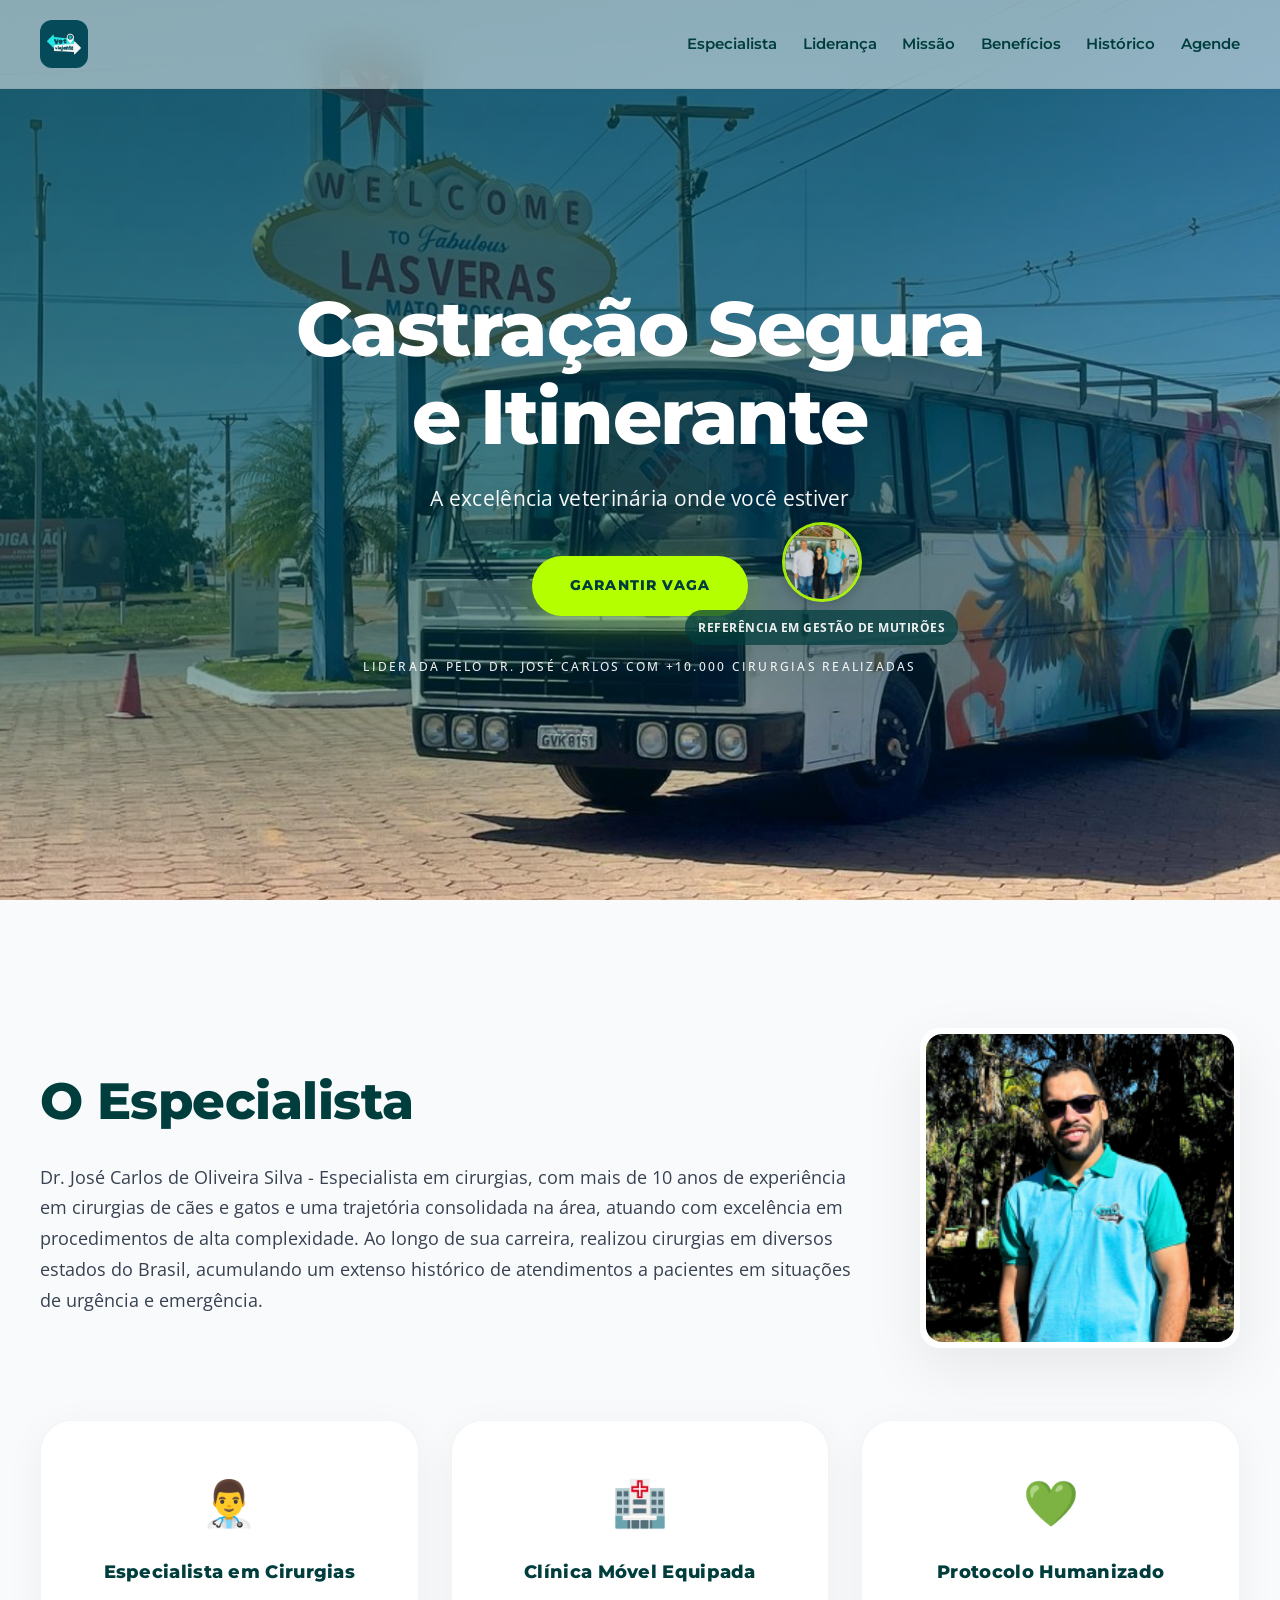
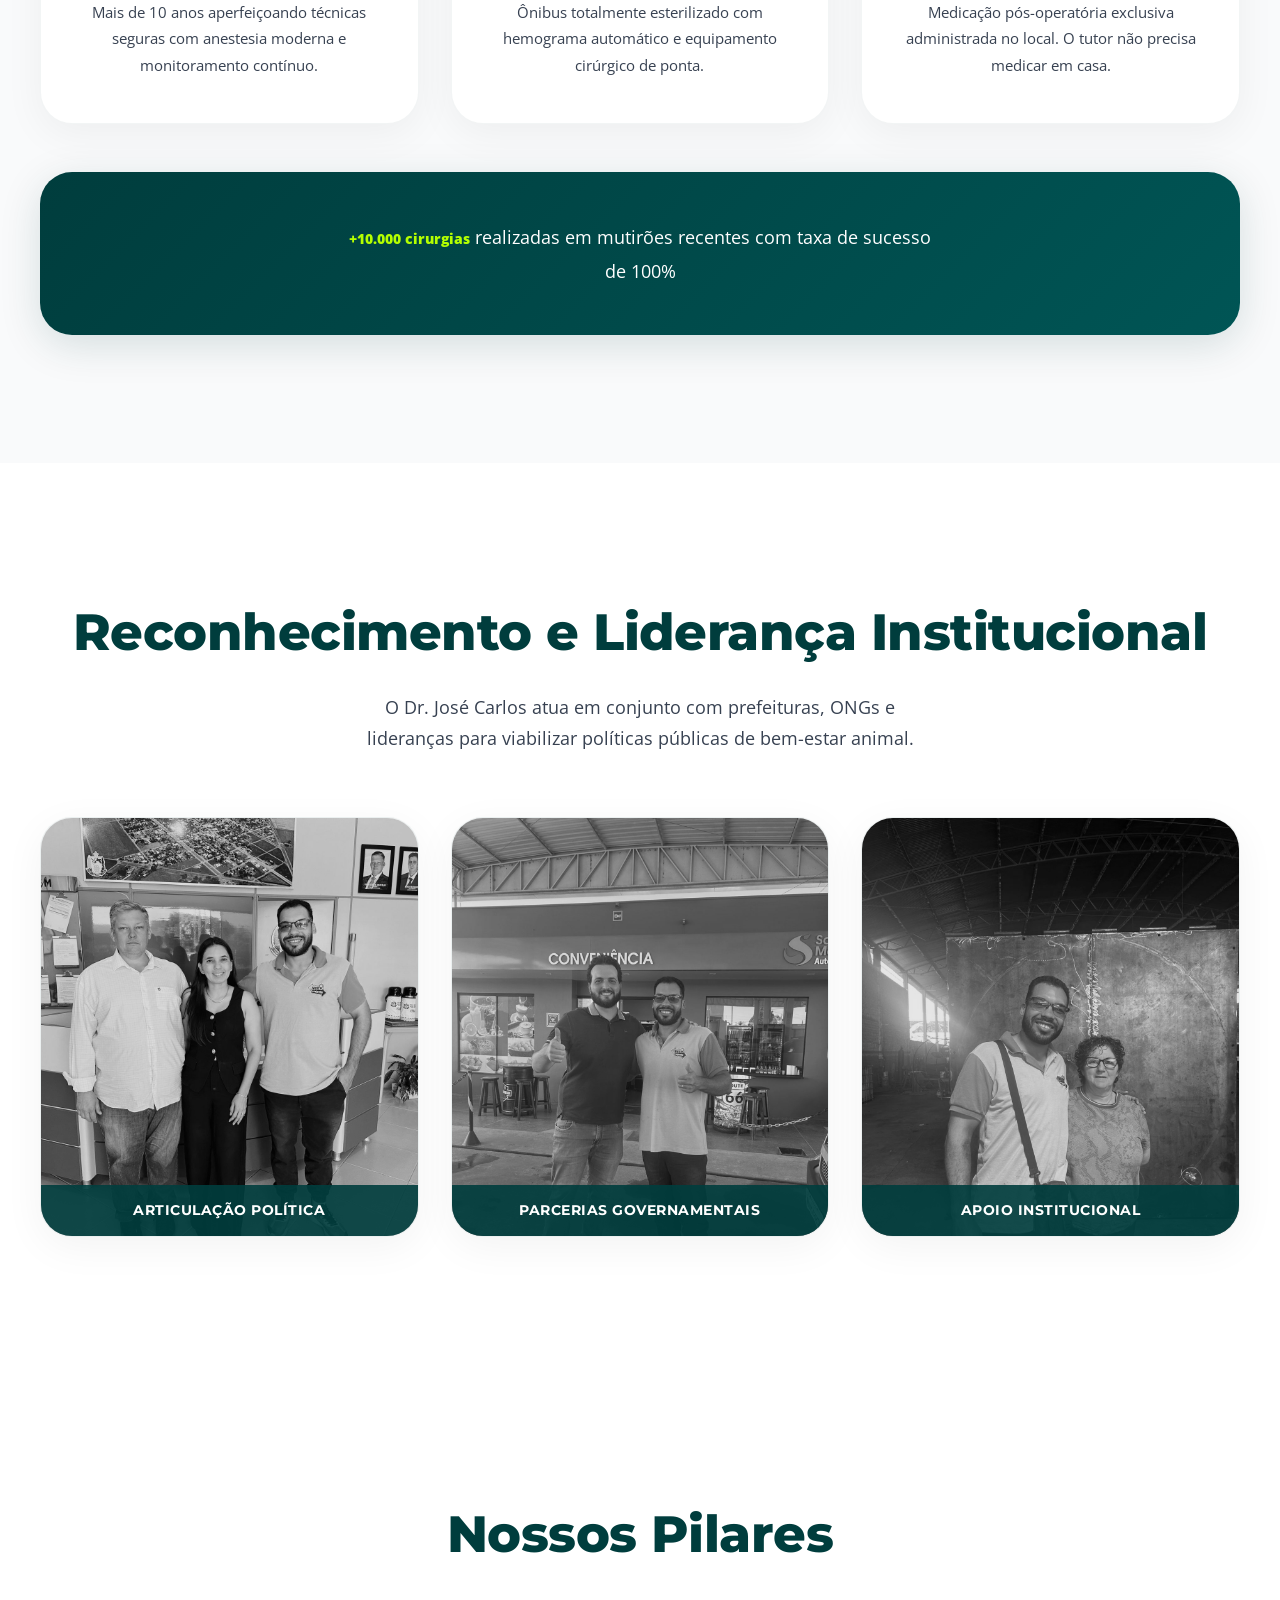
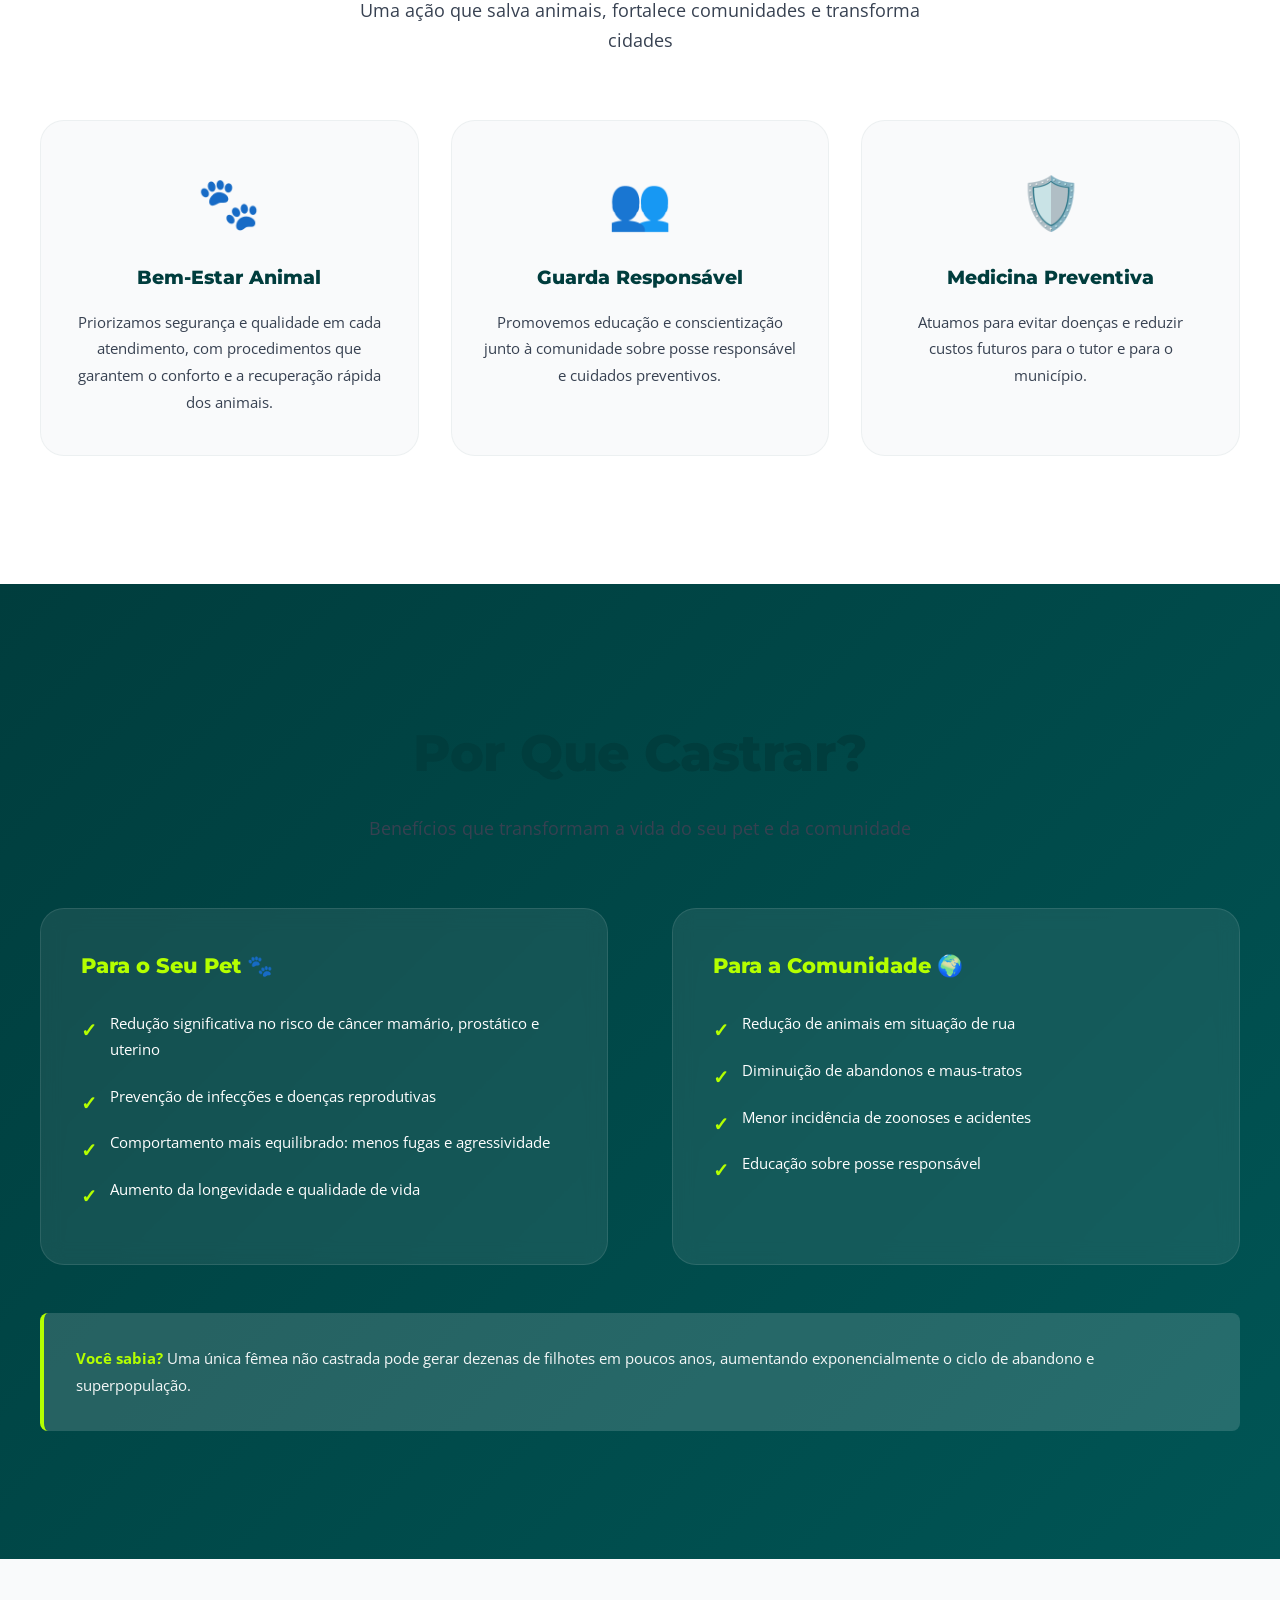
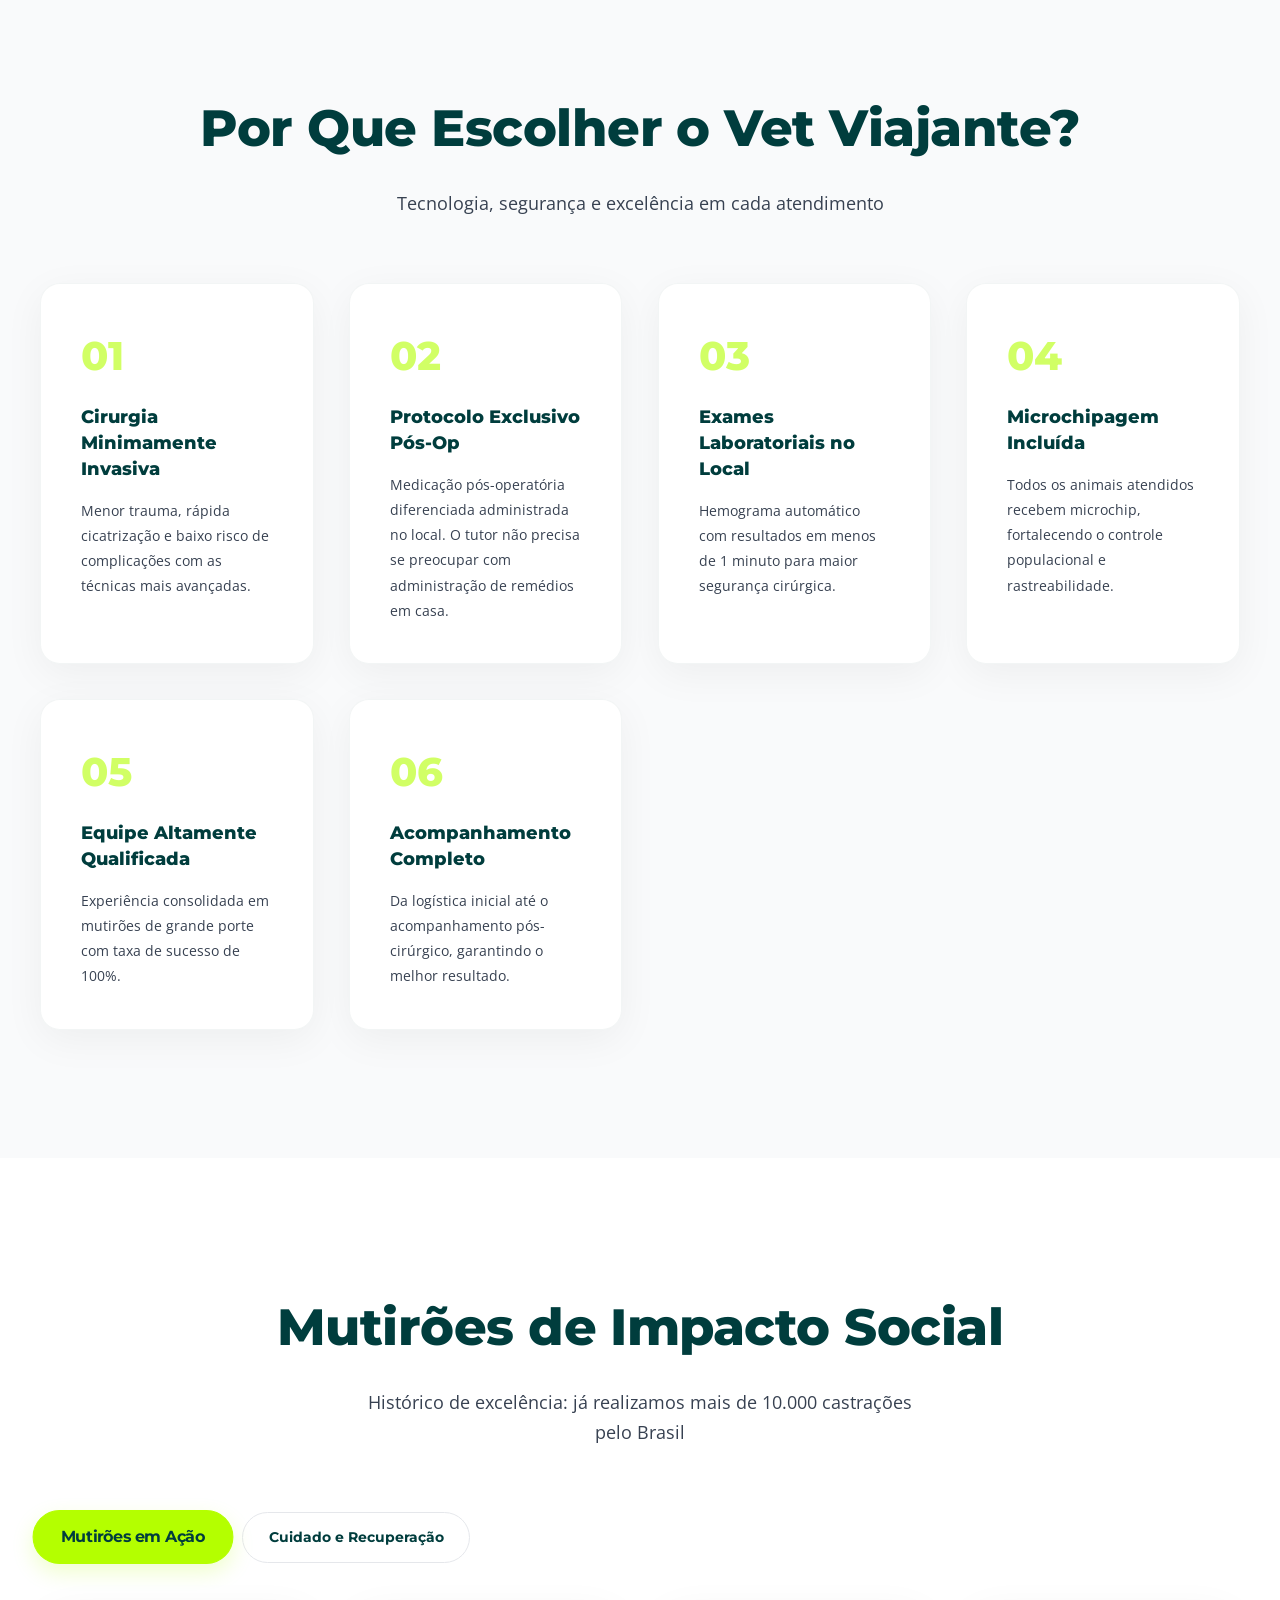
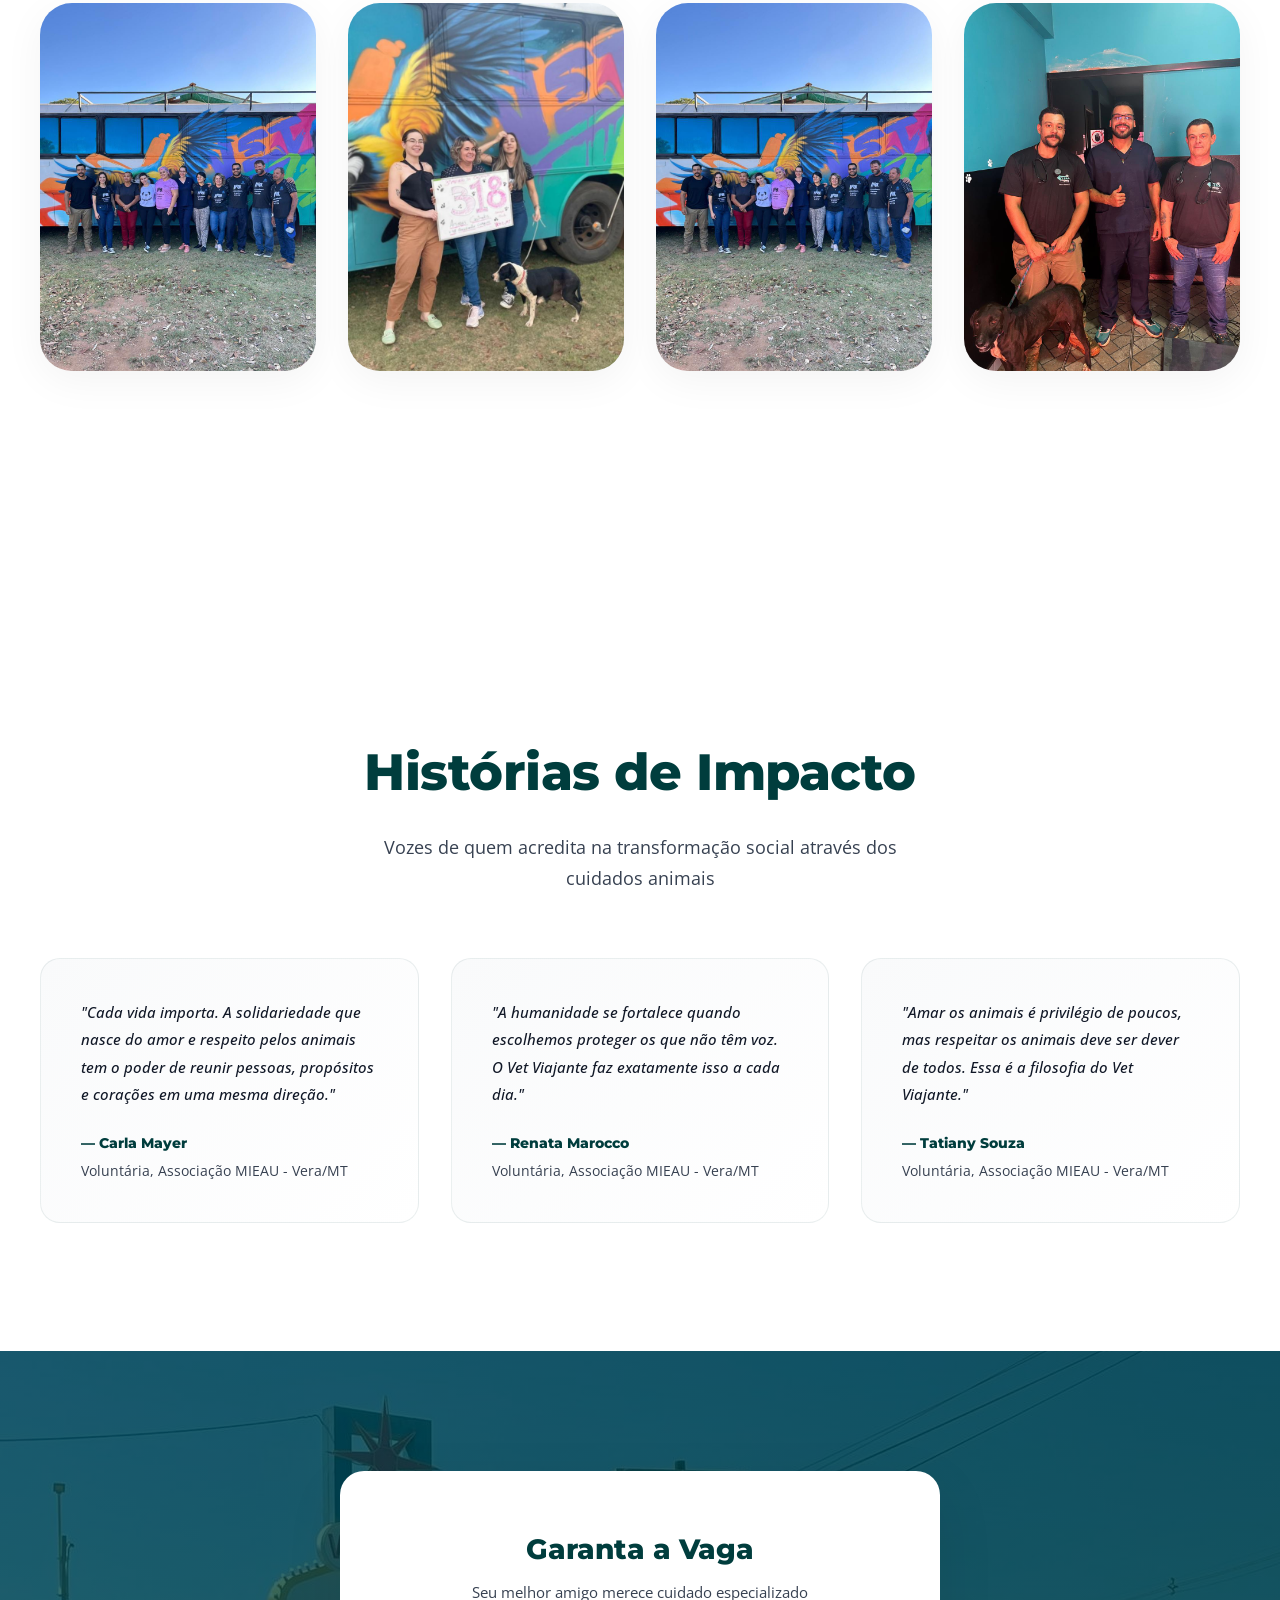
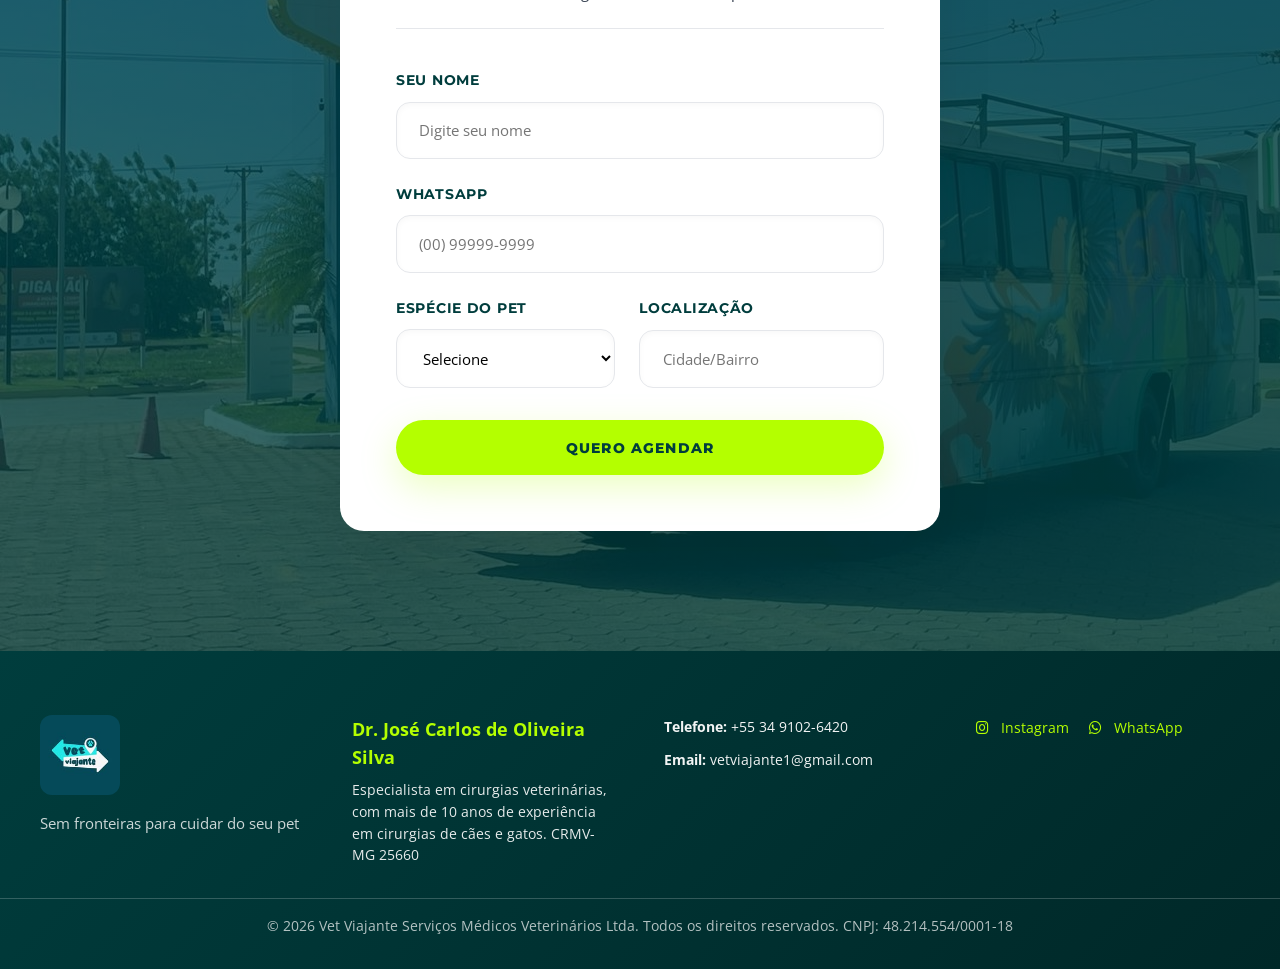
==== commit 8c362b25: "fix: forçando atualização de cache do css" ====
--- a/castracao/index.html
+++ b/castracao/index.html
@@ -9,7 +9,7 @@
   <link href="https://fonts.googleapis.com/css2?family=Montserrat:wght@200;400;500;700;800&family=Open+Sans:wght@300;400;500;600;700&display=swap" rel="stylesheet" />
   <link rel="icon" href="vetviajantelogo.jpg" type="image/jpeg" />
   <link rel="stylesheet" href="https://cdnjs.cloudflare.com/ajax/libs/font-awesome/6.0.0/css/all.min.css" />
-  <link rel="stylesheet" href="styles.css" />
+  <link rel="stylesheet" href="styles.css?v=1.1" />
 </head>
 <body>
   <!-- HEADER GLASSMORPHISM -->
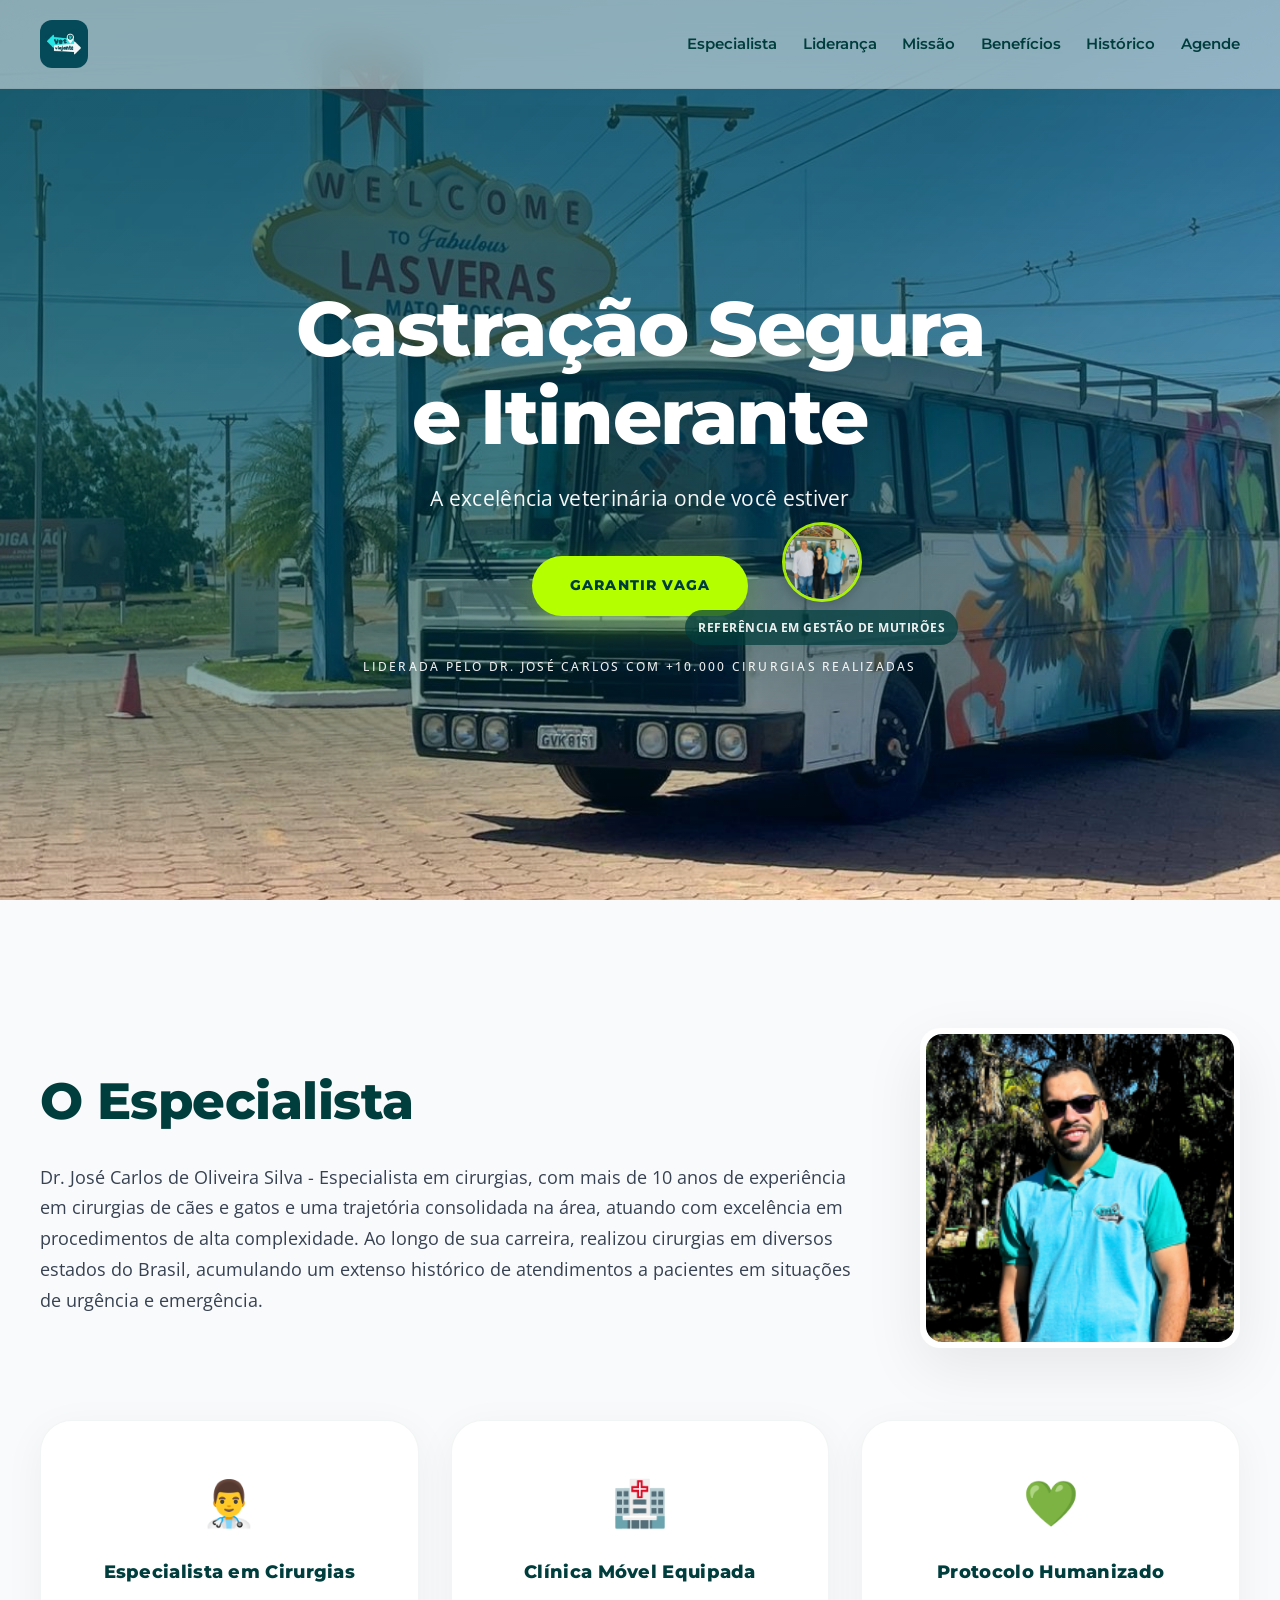
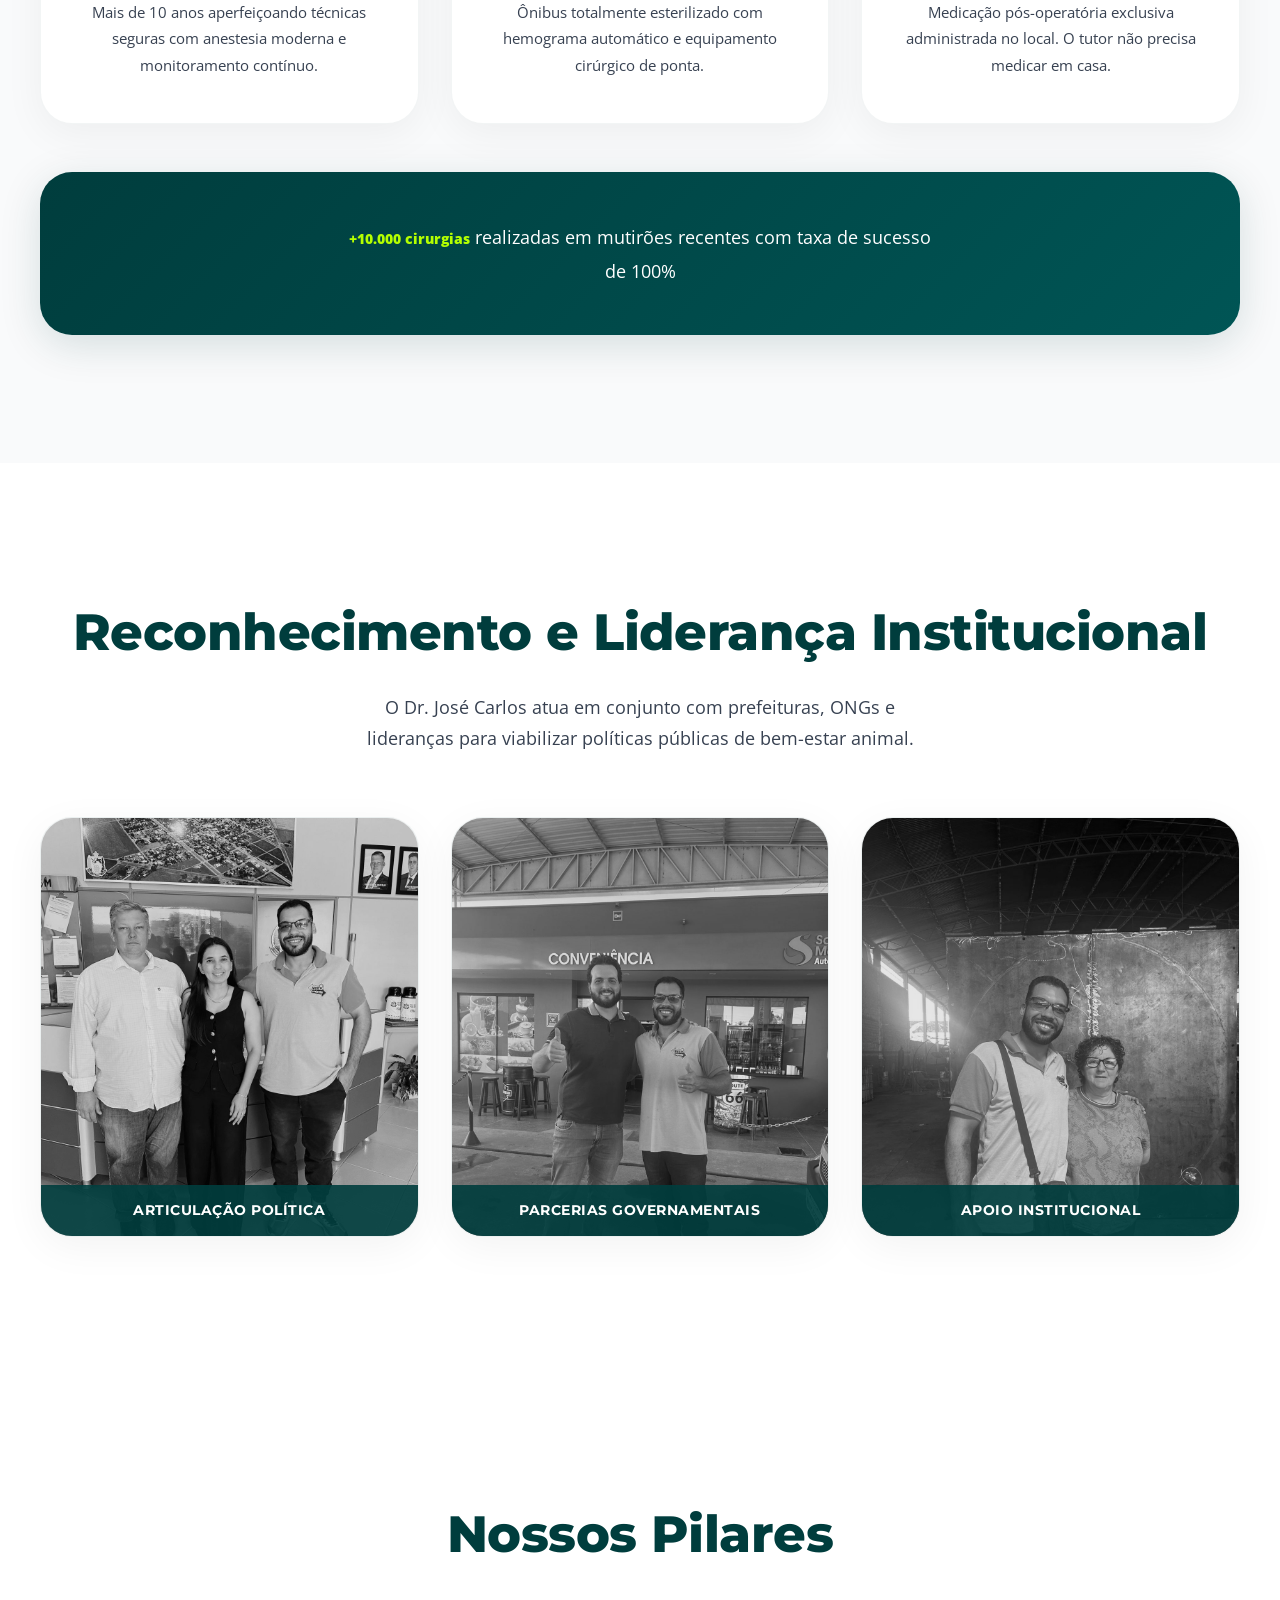
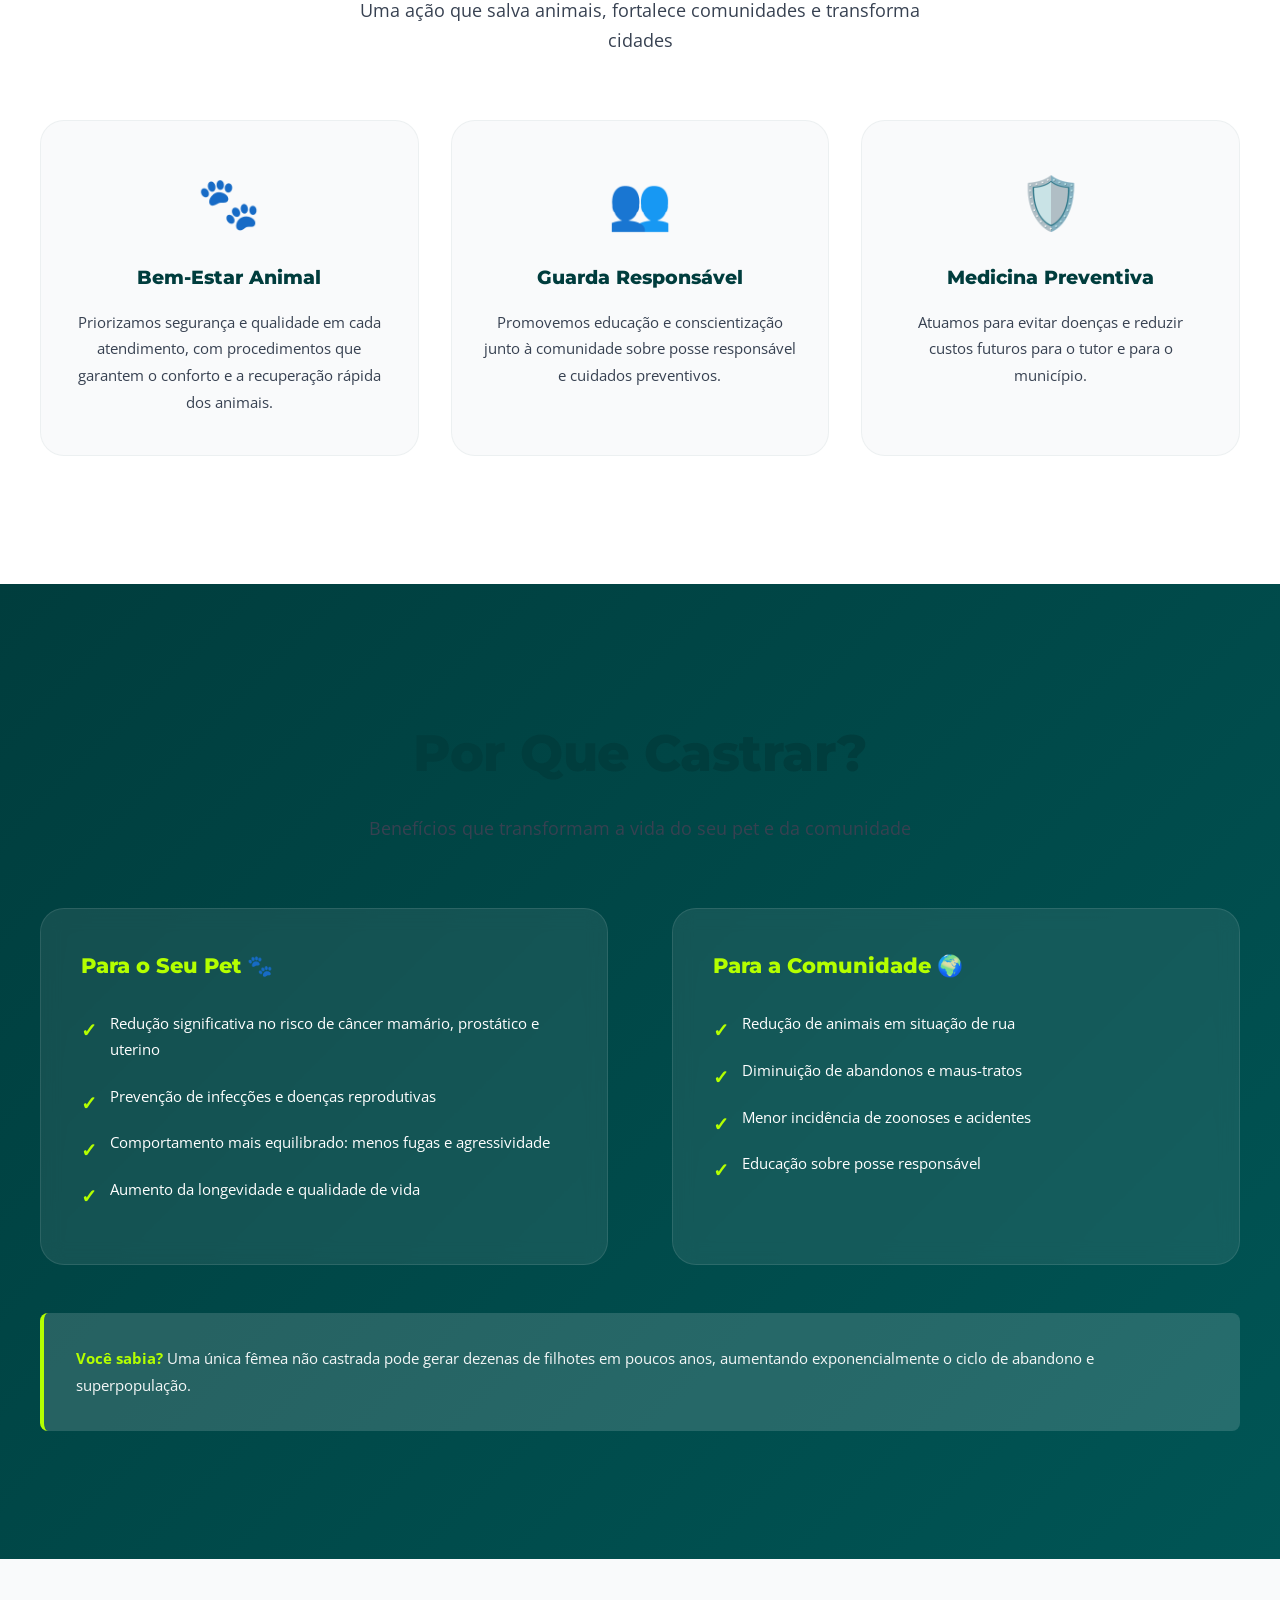
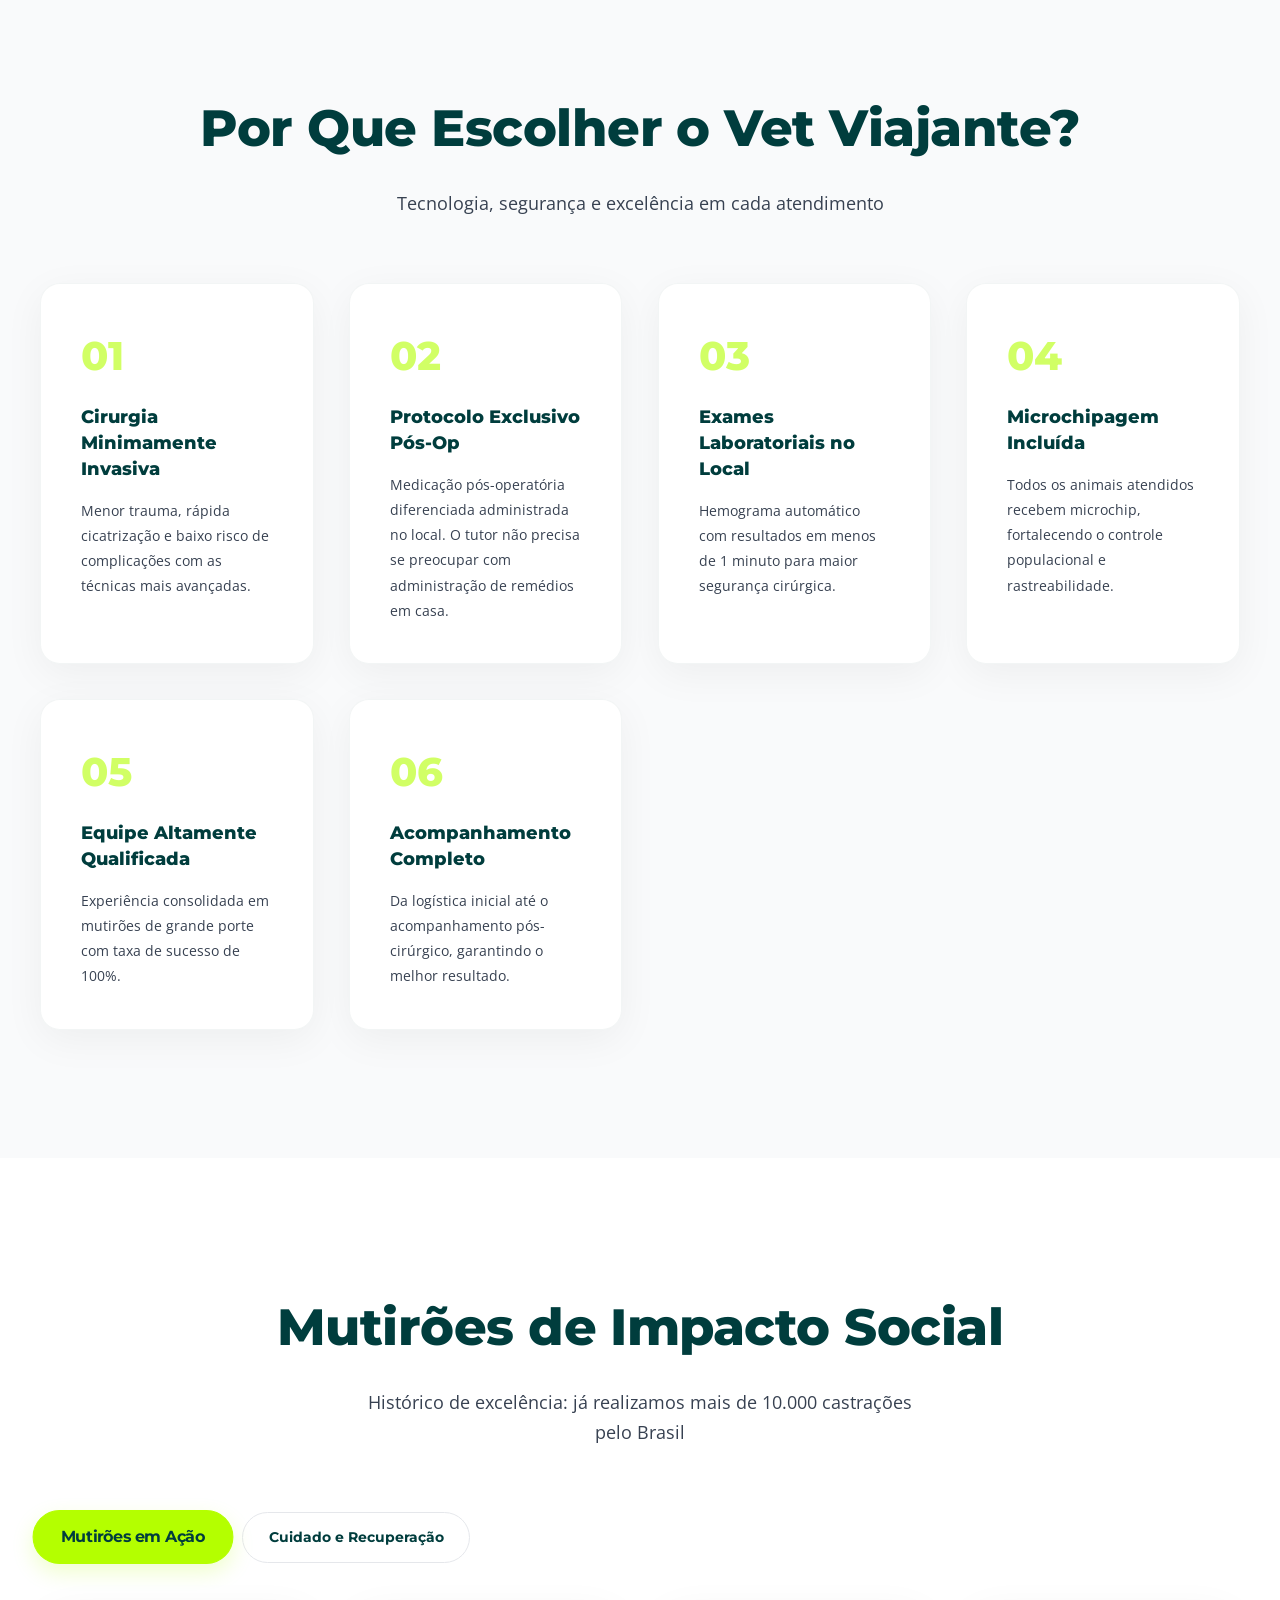
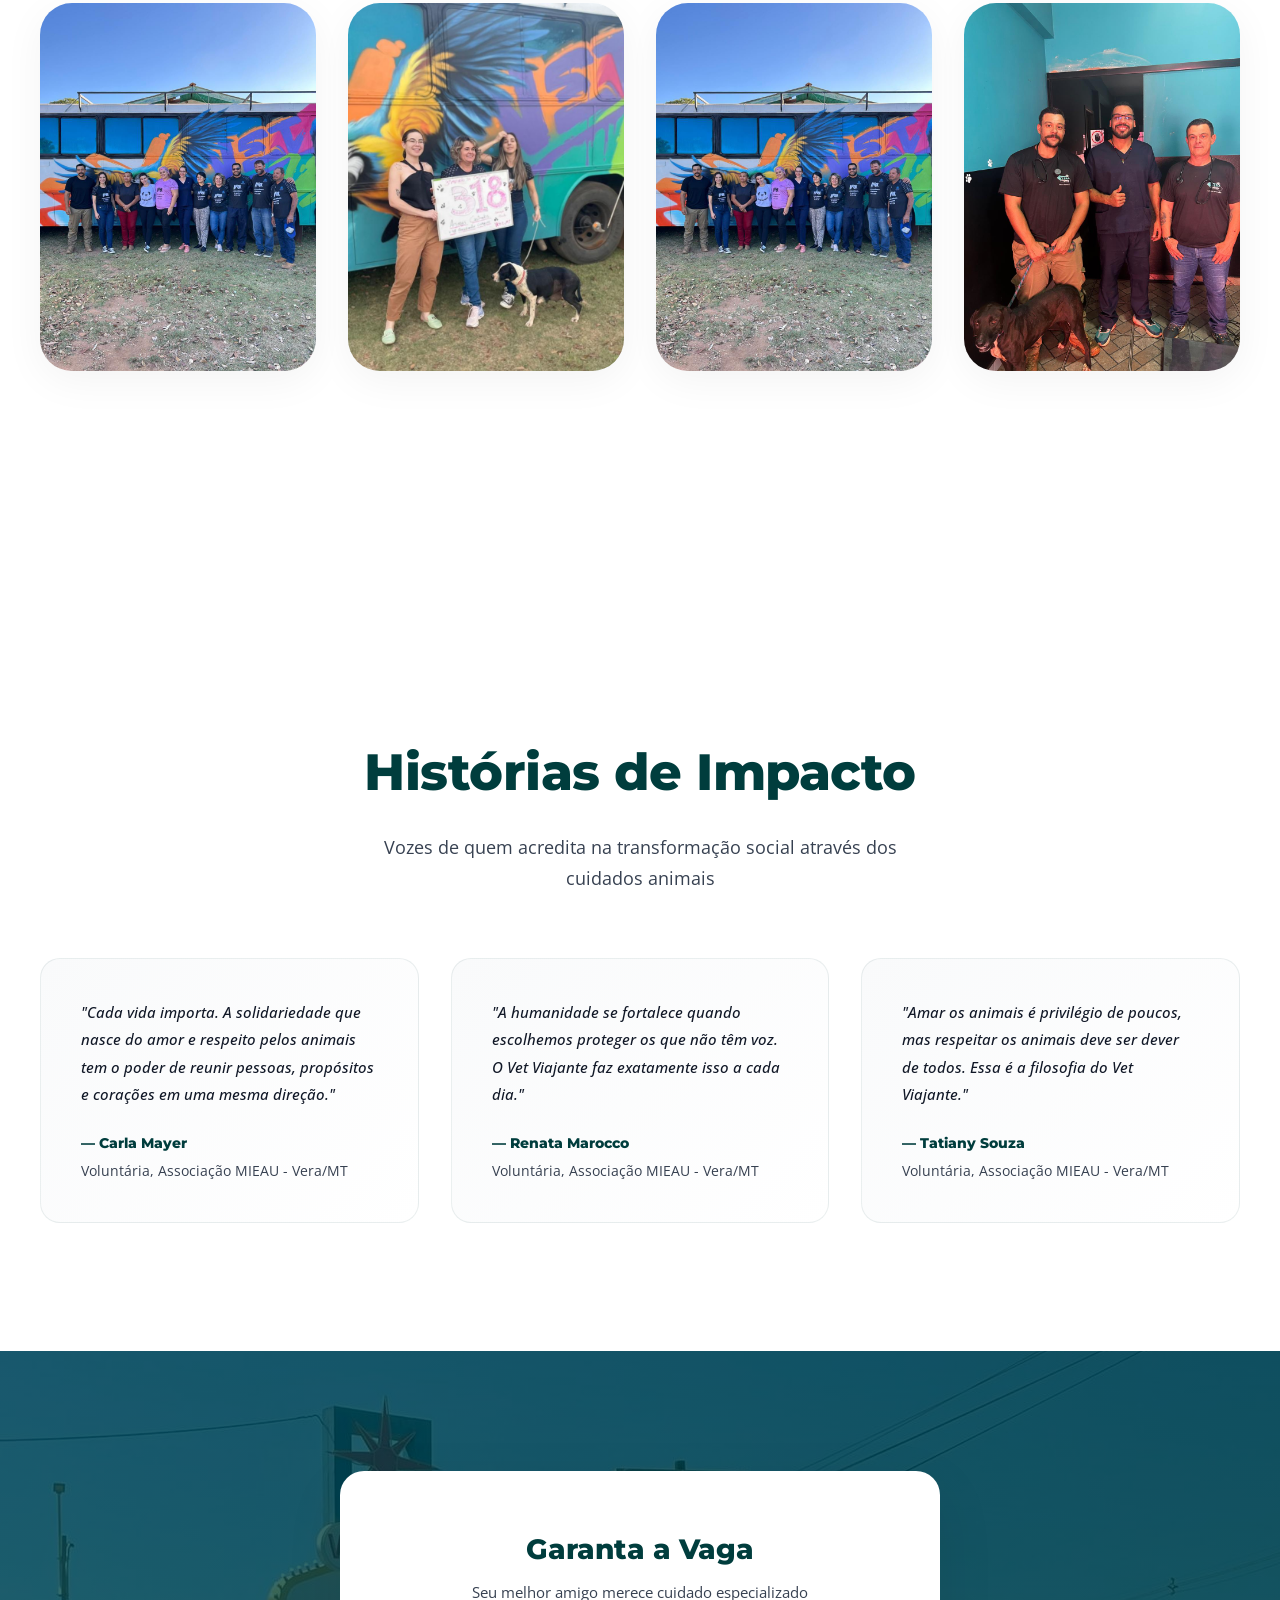
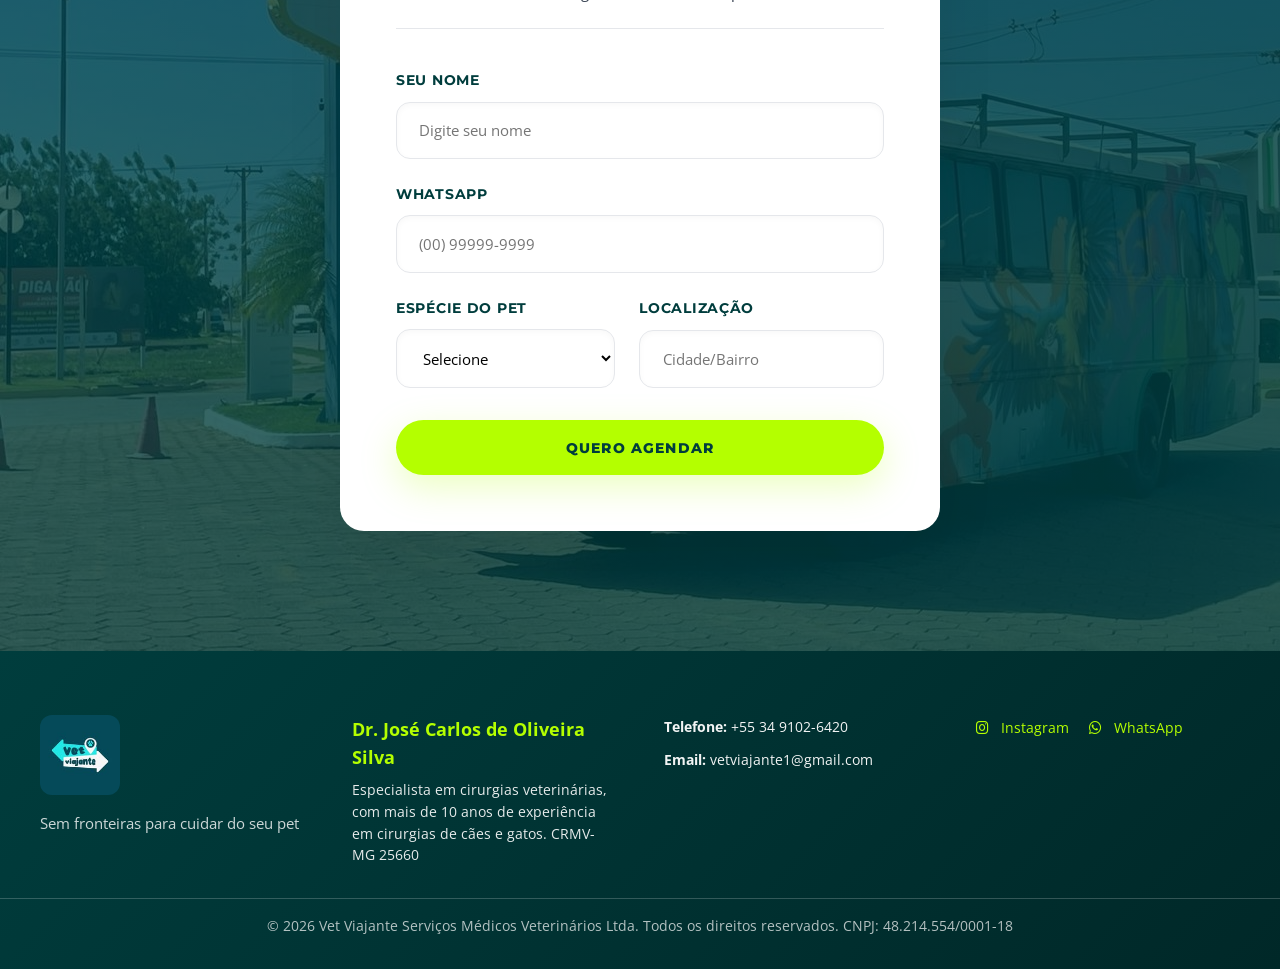
==== commit 2f0f6ee6: "fix: padronizando nomes de arquivos em minusculas e corrigindo caminhos" ====
--- a/castracao/index.html
+++ b/castracao/index.html
@@ -7,16 +7,16 @@
   <link rel="preconnect" href="https://fonts.googleapis.com" />
   <link rel="preconnect" href="https://fonts.gstatic.com" crossorigin />
   <link href="https://fonts.googleapis.com/css2?family=Montserrat:wght@200;400;500;700;800&family=Open+Sans:wght@300;400;500;600;700&display=swap" rel="stylesheet" />
-  <link rel="icon" href="vetviajantelogo.jpg" type="image/jpeg" />
+  <link rel="icon" href="/castracao/vetviajantelogo.jpg" type="image/jpeg" />
   <link rel="stylesheet" href="https://cdnjs.cloudflare.com/ajax/libs/font-awesome/6.0.0/css/all.min.css" />
-  <link rel="stylesheet" href="styles.css?v=1.1" />
+  <link rel="stylesheet" href="/castracao/styles.css?v=1.2" />
 </head>
 <body>
   <!-- HEADER GLASSMORPHISM -->
   <header class="header">
     <div class="header-container">
       <div class="logo">
-        <img src="vetviajantelogo.jpg" alt="Vet Viajante" class="logo-img" />
+        <img src="/castracao/vetviajantelogo.jpg" alt="Vet Viajante" class="logo-img" />
       </div>
       <nav class="nav">
         <a href="#authority" class="nav-link">Especialista</a>
@@ -37,12 +37,12 @@
       <p class="hero-subtitle">A excelência veterinária onde você estiver</p>
       <a href="#conversion" class="btn btn-primary">Garantir Vaga</a>
       <div class="hero-badge">
-        <img src="jose1.jpeg" alt="Referência em Gestão de Mutirões" class="hero-badge-image" />
+        <img src="/castracao/jose1.jpeg" alt="Referência em Gestão de Mutirões" class="hero-badge-image" />
         <span class="hero-badge-text">Referência em Gestão de Mutirões</span>
       </div>
       <p class="hero-meta">Liderada pelo Dr. José Carlos com +10.000 cirurgias realizadas</p>
     </div>
-    <img src="onibus.jpeg" alt="Clínica Móvel" class="hero-bg" />
+    <img src="/castracao/onibus.jpeg" alt="Clínica Móvel" class="hero-bg" />
   </section>
 
   <!-- AUTHORITY SECTION -->
@@ -54,7 +54,7 @@
           <p class="section-subtitle">Dr. José Carlos de Oliveira Silva - Especialista em cirurgias, com mais de 10 anos de experiência em cirurgias de cães e gatos e uma trajetória consolidada na área, atuando com excelência em procedimentos de alta complexidade. Ao longo de sua carreira, realizou cirurgias em diversos estados do Brasil, acumulando um extenso histórico de atendimentos a pacientes em situações de urgência e emergência.</p>
         </div>
         <div class="header-image-box">
-          <img src="Captura de tela de 2026-04-16 14-28-09.png" alt="Dr. José Carlos - Especialista Vet Viajante" class="specialist-image" loading="lazy" decoding="async" />
+          <img src="/castracao/Captura de tela de 2026-04-16 14-28-09.png" alt="Dr. José Carlos - Especialista Vet Viajante" class="specialist-image" loading="lazy" decoding="async" />
         </div>
       </div>
 
@@ -94,19 +94,19 @@
       <div class="leadership-grid">
         <div class="leadership-item">
           <div class="leadership-image-wrapper">
-            <img src="jose1.jpeg" alt="Dr. José Carlos com lideranças políticas" class="leadership-image" loading="lazy" decoding="async" />
+            <img src="/castracao/jose1.jpeg" alt="Dr. José Carlos com lideranças políticas" class="leadership-image" loading="lazy" decoding="async" />
             <div class="leadership-badge">Articulação Política</div>
           </div>
         </div>
         <div class="leadership-item">
           <div class="leadership-image-wrapper">
-            <img src="jose2.jpeg" alt="Dr. José Carlos com presidentes de ONGs" class="leadership-image" loading="lazy" decoding="async" />
+            <img src="/castracao/jose2.jpeg" alt="Dr. José Carlos com presidentes de ONGs" class="leadership-image" loading="lazy" decoding="async" />
             <div class="leadership-badge">Parcerias Governamentais</div>
           </div>
         </div>
         <div class="leadership-item">
           <div class="leadership-image-wrapper">
-            <img src="jose3.jpeg" alt="Dr. José Carlos em apoio institucional" class="leadership-image" loading="lazy" decoding="async" />
+            <img src="/castracao/jose3.jpeg" alt="Dr. José Carlos em apoio institucional" class="leadership-image" loading="lazy" decoding="async" />
             <div class="leadership-badge">Apoio Institucional</div>
           </div>
         </div>
@@ -239,16 +239,16 @@
         <div class="tab-pane active" id="tab-mutiroes">
           <div class="gallery-grid">
             <div class="gallery-item">
-              <img src="todaequipe.jpeg" alt="Equipe Vet Viajante em mutirão" loading="lazy" decoding="async" />
+              <img src="/castracao/todaequipe.jpeg" alt="Equipe Vet Viajante em mutirão" loading="lazy" decoding="async" />
             </div>
             <div class="gallery-item">
-              <img src="cartaz.jpeg" alt="Cartaz de 318 animais castraçados" loading="lazy" decoding="async" />
+              <img src="/castracao/cartaz.jpeg" alt="Cartaz de 318 animais castraçados" loading="lazy" decoding="async" />
             </div>
             <div class="gallery-item">
-              <img src="equipeonibus.jpeg" alt="Equipe e ônibus da Vet Viajante" loading="lazy" decoding="async" />
+              <img src="/castracao/equipeonibus.jpeg" alt="Equipe e ônibus da Vet Viajante" loading="lazy" decoding="async" />
             </div>
                         <div class="gallery-item">
-              <img src="equipe1.jpeg" alt="Equipe no pós-operatório" loading="lazy" decoding="async" />
+              <img src="/castracao/equipe1.jpeg" alt="Equipe no pós-operatório" loading="lazy" decoding="async" />
             </div>
           </div>
         </div>
@@ -256,7 +256,7 @@
         <div class="tab-pane" id="tab-recuperacao">
           <div class="gallery-grid">
             <div class="gallery-item">
-              <img src="gatospos.jpeg" alt="Gatinhos em recuperação" loading="lazy" decoding="async" />
+              <img src="/castracao/gatospos.jpeg" alt="Gatinhos em recuperação" loading="lazy" decoding="async" />
             </div>
           </div>
         </div>
@@ -338,7 +338,7 @@
   <footer class="footer">
     <div class="footer-container">
       <div class="footer-brand">
-        <img src="vetviajantelogo.jpg" alt="Vet Viajante" class="footer-logo" />
+        <img src="/castracao/vetviajantelogo.jpg" alt="Vet Viajante" class="footer-logo" />
         <p class="footer-tagline">Sem fronteiras para cuidar do seu pet</p>
       </div>
       <div class="footer-doctor">
--- a/castracao/styles.css
+++ b/castracao/styles.css
@@ -648,7 +648,7 @@
 
 /* CONVERSION SECTION */
 .conversion {
-  background: linear-gradient(135deg, rgba(0, 61, 61, 0.75) 0%, rgba(0, 61, 61, 0.85) 100%), url('onibus.jpeg') center/cover no-repeat;
+  background: linear-gradient(135deg, rgba(0, 61, 61, 0.75) 0%, rgba(0, 61, 61, 0.85) 100%), url('/castracao/onibus.jpeg') center/cover no-repeat;
   display: flex;
   align-items: center;
   justify-content: center;
